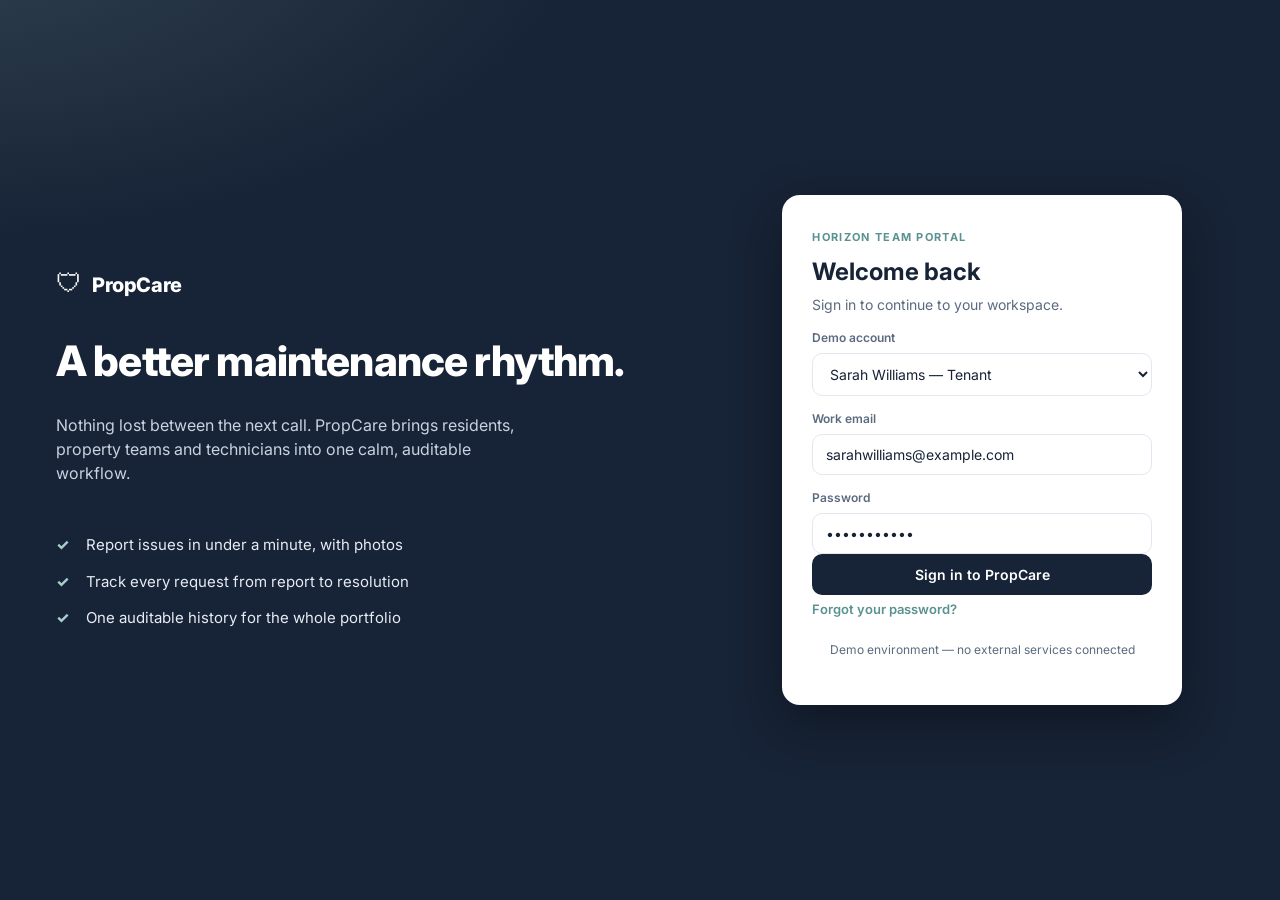
==== prototype/index.html @ 025b1ef5 "PropCare WIL Task 1: smart property maintenance prototype, docs and CI" ====
<!DOCTYPE html>
<html lang="en">
<head>
  <meta charset="UTF-8">
  <meta name="viewport" content="width=device-width, initial-scale=1.0">
  <title>PropCare — Smart Property Maintenance Management</title>
  <link rel="preconnect" href="https://fonts.googleapis.com">
  <link href="https://fonts.googleapis.com/css2?family=Inter:wght@400;500;600;700;800&display=swap" rel="stylesheet">
  <link rel="stylesheet" href="css/styles.css">
</head>
<body>
  <!-- ============ LOGIN SCREEN ============ -->
  <div id="loginScreen" class="login-screen hidden">
    <div class="login-left">
      <div class="brand brand-lg">
        <span class="brand-logo">&#128737;</span>
        <span class="brand-name">PropCare</span>
      </div>
      <p class="login-headline">A better maintenance rhythm.</p>
      <p class="login-sub">Nothing lost between the next call. PropCare brings residents, property teams and technicians into one calm, auditable workflow.</p>
      <ul class="login-points">
        <li>Report issues in under a minute, with photos</li>
        <li>Track every request from report to resolution</li>
        <li>One auditable history for the whole portfolio</li>
      </ul>
    </div>
    <div class="login-right">
      <div class="login-card">
        <div class="login-portal">HORIZON TEAM PORTAL</div>
        <h2>Welcome back</h2>
        <p class="login-card-sub">Sign in to continue to your workspace.</p>

        <label class="field-label" for="loginRole">Demo account</label>
        <select id="loginRole" class="field">
          <option value="U1" selected>Sarah Williams — Tenant</option>
          <option value="U2">Michael Jacobs — Property Manager</option>
          <option value="U9">Johan van der Merwe — Technician</option>
          <option value="U14">System Admin — Administrator</option>
        </select>

        <label class="field-label" for="loginEmail">Work email</label>
        <input class="field" id="loginEmail" type="email" value="sarahwilliams@example.com">

        <label class="field-label" for="loginPassword">Password</label>
        <input class="field" id="loginPassword" type="password" value="password123" autocomplete="current-password">

        <button type="button" id="loginBtn" class="btn btn-accent btn-block">Sign in to PropCare</button>
        <button type="button" id="forgotBtn" class="btn-link">Forgot your password?</button>
        <p class="login-demo-note">Demo environment — no external services connected</p>
      </div>
    </div>
  </div>

  <!-- ============ APP SHELL ============ -->
  <div id="app" class="hidden">
    <header class="topbar">
      <div class="brand">
        <span class="brand-logo">&#128737;</span>
        <span class="brand-name">PropCare</span>
        <span class="workspace">HORIZON PROPERTY GROUP <span class="ws-ws">WORKSPACE</span></span>
      </div>
      <nav class="topnav" id="topNav" aria-label="Primary navigation"></nav>
      <div class="topbar-user">
        <span class="avatar" id="userAvatar">sw</span>
        <span class="user-name" id="userName">Sarah Williams</span>
        <button type="button" class="btn-link signout" id="signOutBtn">Sign out</button>
      </div>
    </header>
    <div class="breadcrumb" id="breadcrumb"></div>
    <main class="app-body" id="appBody"></main>
  </div>

  <nav class="bottom-nav" id="bottomNav" aria-label="Mobile navigation"></nav>

  <div id="toast" class="toast" role="status" aria-live="polite"></div>
  <div id="modalBackdrop" class="modal-backdrop hidden" onclick="App.closeModal()">
    <div class="modal" onclick="event.stopPropagation()" id="modalBox"></div>
  </div>

  <script src="data/propcare.js"></script>
  <script src="js/app.js"></script>
</body>
</html>
---- prototype/css/styles.css ----
:root {
  --navy: #172336;
  --navy-2: #1e2e47;
  --navy-3: #2a3c59;
  --teal: #a7cfce;
  --teal-dark: #5a9291;
  --bg: #f2f4f8;
  --card: #ffffff;
  --ink: #172336;
  --muted: #5b6b7f;
  --border: #e2e8ef;
  --red: #c2544b;
  --amber: #c08a3e;
  --green: #3f8f62;
  --blue: #4a78b8;
  --radius: 12px;
  --shadow: 0 1px 3px rgba(23, 35, 54, 0.08), 0 4px 14px rgba(23, 35, 54, 0.06);
}

* { box-sizing: border-box; }
html, body { margin: 0; padding: 0; }
body {
  font-family: 'Inter', system-ui, -apple-system, 'Segoe UI', sans-serif;
  background: var(--bg);
  color: var(--ink);
  font-size: 15px;
  line-height: 1.5;
}
.hidden { display: none !important; }
button { font-family: inherit; cursor: pointer; }
a { color: var(--teal-dark); text-decoration: none; }

/* ---------- Buttons & fields ---------- */
.btn {
  display: inline-flex; align-items: center; justify-content: center; gap: 8px;
  border: none; border-radius: 10px; padding: 12px 18px;
  font-weight: 600; font-size: 14px; transition: transform 0.05s, opacity 0.2s;
}
.btn:active { transform: scale(0.98); }
.btn-accent { background: var(--navy); color: #fff; }
.btn-teal { background: var(--teal); color: var(--navy); }
.btn-ghost { background: #fff; color: var(--navy); border: 1px solid var(--border); }
.btn-danger { background: var(--red); color: #fff; }
.btn-success { background: var(--green); color: #fff; }
.btn-sm { padding: 8px 12px; font-size: 13px; border-radius: 8px; }
.btn-block { width: 100%; }
.btn:disabled { opacity: 0.5; cursor: not-allowed; }
.btn-link {
  background: none; border: none; color: var(--teal-dark); font-weight: 600; font-size: 13px;
  padding: 6px 0;
}
.field {
  width: 100%; border: 1px solid var(--border); border-radius: 10px; padding: 11px 13px;
  font-size: 14px; font-family: inherit; background: #fff; color: var(--ink);
}
.field:focus { outline: 2px solid var(--teal); border-color: var(--teal-dark); }
.field-label { display: block; font-size: 12px; font-weight: 600; color: var(--muted); margin: 14px 0 6px; }
select.field { cursor: pointer; }
textarea.field { min-height: 96px; resize: vertical; }

/* ---------- Login screen ---------- */
.login-screen {
  display: grid; grid-template-columns: 1.15fr 1fr; min-height: 100vh;
  background: var(--navy); color: #fff;
}
.login-left {
  padding: 64px 56px; display: flex; flex-direction: column; justify-content: center;
  background: radial-gradient(1200px 600px at -10% -10%, rgba(167, 207, 206, 0.18), transparent 55%);
}
.brand { display: flex; align-items: center; gap: 10px; }
.brand-logo { font-size: 26px; }
.brand-name { font-weight: 800; font-size: 22px; letter-spacing: -0.02em; }
.login-headline { font-size: 42px; font-weight: 800; line-height: 1.08; letter-spacing: -0.02em; margin: 36px 0 14px; }
.login-sub { font-size: 16px; color: #c8d3e0; max-width: 460px; }
.login-points { margin: 26px 0 0; padding: 0; list-style: none; color: #e6ecf3; }
.login-points li { padding: 7px 0 7px 30px; position: relative; }
.login-points li::before { content: '\2713'; position: absolute; left: 0; color: var(--teal); font-weight: 800; }
.login-right { display: flex; align-items: center; justify-content: center; padding: 32px; }
.login-card {
  background: #fff; color: var(--ink); border-radius: 18px; padding: 34px 30px;
  width: 100%; max-width: 400px; box-shadow: 0 20px 50px rgba(0, 0, 0, 0.35);
}
.login-portal { font-size: 11px; font-weight: 700; letter-spacing: 0.12em; color: var(--teal-dark); margin-bottom: 8px; }
.login-card h2 { margin: 0 0 4px; font-size: 24px; }
.login-card-sub { margin: 0 0 6px; color: var(--muted); font-size: 14px; }
.login-demo-note { margin-top: 18px; text-align: center; font-size: 12px; color: var(--muted); }

/* ---------- Top bar / app shell ---------- */
.topbar {
  background: var(--navy); color: #fff; display: flex; align-items: center; gap: 28px;
  padding: 12px 28px; flex-wrap: wrap;
}
.brand { display: flex; align-items: baseline; gap: 10px; }
.brand .brand-name { font-size: 20px; }
.workspace { font-size: 11px; color: #93a3bd; letter-spacing: 0.08em; margin-left: 4px; }
.topnav { display: flex; gap: 4px; flex: 1; justify-content: center; flex-wrap: wrap; }
.topnav a {
  color: #c8d3e0; padding: 8px 14px; border-radius: 8px; font-size: 14px; font-weight: 500;
}
.topnav a:hover { color: #fff; background: rgba(255, 255, 255, 0.08); }
.topnav a.active { color: var(--navy); background: var(--teal); font-weight: 600; }
.topbar-user { display: flex; align-items: center; gap: 10px; }
.avatar {
  width: 34px; height: 34px; border-radius: 50%; background: var(--teal); color: var(--navy);
  display: inline-flex; align-items: center; justify-content: center; font-weight: 700; font-size: 13px;
  text-transform: uppercase;
}
.user-name { font-size: 13px; color: #dde6f1; }
.signout { color: #93a3bd !important; }
.breadcrumb { padding: 14px 28px 0; font-size: 13px; color: var(--muted); }
.breadcrumb b { color: var(--ink); font-weight: 600; }
.app-body { padding: 18px 28px 40px; max-width: 1240px; margin: 0 auto; }

/* ---------- Bottom nav (mobile) ---------- */
.bottom-nav { display: none; }

/* ---------- Cards, grids ---------- */
.card {
  background: var(--card); border: 1px solid var(--border); border-radius: var(--radius);
  box-shadow: var(--shadow); padding: 18px 20px;
}
.card h3 { margin: 0 0 4px; font-size: 16px; }
.card-title { font-size: 15px; font-weight: 700; margin: 0 0 14px; }
.card-title small { font-weight: 500; color: var(--muted); font-size: 12px; float: right; }
.grid { display: grid; gap: 16px; }
.stat-grid { grid-template-columns: repeat(4, 1fr); margin-bottom: 18px; }
.stat { background: var(--card); border: 1px solid var(--border); border-radius: var(--radius);
  box-shadow: var(--shadow); padding: 16px 18px; }
.stat .num { font-size: 30px; font-weight: 800; letter-spacing: -0.02em; }
.stat .cap { font-size: 12.5px; color: var(--muted); margin-top: 2px; }
.stat .delta { font-size: 12px; font-weight: 600; color: var(--green); }
.two-col { grid-template-columns: 1.6fr 1fr; }
.three-col { grid-template-columns: repeat(3, 1fr); }

/* ---------- Badges & chips ---------- */
.badge {
  display: inline-flex; align-items: center; gap: 6px; border-radius: 999px;
  padding: 3px 10px; font-size: 12px; font-weight: 600;
}
.badge::before { content: ''; width: 6px; height: 6px; border-radius: 50%; background: currentColor; }
.st-submitted, .st-under-review, .st-assigned, .st-in-progress, .st-on-hold, .st-completed, .st-closed, .st-cancelled, .st-rejected { color: #fff; }
.st-submitted { background: #64748b; }
.st-under-review { background: var(--blue); }
.st-assigned { background: #6d6ac2; }
.st-in-progress { background: var(--teal-dark); }
.st-on-hold { background: var(--amber); }
.st-completed { background: var(--green); }
.st-closed { background: #94a3b8; }
.st-cancelled, .st-rejected { background: var(--red); }
.urg-high { color: #b4533a; }
.urg-urgent { color: #b91c1c; font-weight: 700; }
.urg-low { color: var(--muted); }
.chip {
  display: inline-block; background: #eef1f6; border: 1px solid var(--border); border-radius: 999px;
  padding: 5px 12px; font-size: 12.5px; font-weight: 500; color: var(--ink); cursor: pointer;
}
.chip.active { background: var(--navy); color: #fff; border-color: var(--navy); }
.chip-teal { background: var(--teal); color: var(--navy); border: none; font-weight: 600; }
.category-row { display: flex; gap: 8px; flex-wrap: wrap; }

/* ---------- Table ---------- */
.table-wrap { overflow-x: auto; }
table { width: 100%; border-collapse: collapse; font-size: 14px; }
th { text-align: left; font-size: 12px; text-transform: uppercase; letter-spacing: 0.04em; color: var(--muted); padding: 8px 12px; border-bottom: 1px solid var(--border); }
td { padding: 12px; border-bottom: 1px solid var(--border); vertical-align: top; }
tr:last-child td { border-bottom: none; }
tr.clickable { cursor: pointer; }
tr.clickable:hover td { background: #f7f9fc; }
.trow-main { font-weight: 600; }
.trow-sub { font-size: 12.5px; color: var(--muted); }

/* ---------- Requests list ---------- */
.request-item {
  display: flex; align-items: center; gap: 14px; background: var(--card); border: 1px solid var(--border);
  border-radius: var(--radius); padding: 14px 16px; cursor: pointer; transition: box-shadow 0.15s;
}
.request-item:hover { box-shadow: var(--shadow); }
.request-item .r-main { font-weight: 600; font-size: 14.5px; }
.request-item .r-sub { font-size: 12.5px; color: var(--muted); }
.request-item .r-right { margin-left: auto; text-align: right; display: flex; flex-direction: column; align-items: flex-end; gap: 6px; }
.req-list { display: grid; gap: 10px; }

/* ---------- Timeline / history ---------- */
.timeline { margin: 0; padding: 0; list-style: none; }
.timeline li { padding: 0 0 16px 26px; position: relative; border-left: 2px solid var(--border); margin-left: 6px; }
.timeline li::before { content: ''; position: absolute; left: -7px; top: 2px; width: 12px; height: 12px; border-radius: 50%; background: var(--teal-dark); }
.timeline li:last-child { border-left-color: transparent; }
.timeline .t-when { font-size: 12px; color: var(--muted); }

/* ---------- Comment thread ---------- */
.comment { display: flex; gap: 10px; margin-bottom: 12px; }
.comment .avatar { width: 28px; height: 28px; font-size: 11px; flex-shrink: 0; }
.comment .c-body { background: #f5f7fb; border-radius: 10px; padding: 8px 12px; flex: 1; }
.comment .c-who { font-size: 12.5px; font-weight: 600; }
.comment .c-who span { color: var(--muted); font-weight: 500; }
.comment .c-when { float: right; font-size: 11.5px; color: var(--muted); }
.comment .c-text { font-size: 13.5px; margin-top: 2px; }

/* ---------- Notification feed ---------- */
.notif { display: flex; gap: 12px; padding: 14px 4px; border-bottom: 1px solid var(--border); align-items: flex-start; }
.notif:last-child { border-bottom: none; }
.notif .n-ico { width: 34px; height: 34px; border-radius: 10px; background: #eef3f8; display: inline-flex; align-items: center; justify-content: center; font-size: 16px; flex-shrink: 0; }
.notif .n-title { font-weight: 600; font-size: 14px; }
.notif .n-when { font-size: 12px; color: var(--muted); }

/* ---------- Toast & modal ---------- */
.toast {
  position: fixed; left: 50%; bottom: 28px; transform: translateX(-50%) translateY(80px);
  background: var(--navy); color: #fff; padding: 12px 20px; border-radius: 10px; font-size: 14px;
  box-shadow: 0 10px 30px rgba(0, 0, 0, 0.25); opacity: 0; transition: all 0.25s; z-index: 200; pointer-events: none;
}
.toast.show { transform: translateX(-50%) translateY(0); opacity: 1; }
.modal-backdrop { position: fixed; inset: 0; background: rgba(23, 35, 54, 0.55); display: flex; align-items: center; justify-content: center; padding: 20px; z-index: 150; }
.modal { background: #fff; border-radius: 16px; max-width: 560px; width: 100%; max-height: 88vh; overflow: auto; padding: 26px; }
.modal h2 { margin: 0 0 16px; font-size: 20px; }
.modal-actions { display: flex; justify-content: flex-end; gap: 10px; margin-top: 22px; }

/* ---------- Hero / empty ---------- */
.hero { background: linear-gradient(120deg, var(--navy), var(--navy-3)); color: #fff; border-radius: 16px; padding: 26px 28px; margin-bottom: 18px; }
.hero h1 { margin: 0 0 6px; font-size: 24px; }
.hero p { margin: 0; color: #c8d3e0; }
.empty { text-align: center; padding: 60px 20px; color: var(--muted); }
.empty .big { font-size: 40px; margin-bottom: 10px; }
.photo-tile { width: 88px; height: 88px; border-radius: 10px; background: #eef1f6; border: 1px solid var(--border); display: inline-flex; align-items: center; justify-content: center; font-size: 28px; margin: 4px; }

/* ---------- Report issue stepper ---------- */
.steps { display: flex; gap: 6px; margin-bottom: 18px; }
.step { flex: 1; height: 6px; border-radius: 6px; background: var(--border); }
.step.done, .step.active { background: var(--teal-dark); }
.urg-options { display: grid; grid-template-columns: repeat(4, 1fr); gap: 10px; }
.urg-opt { border: 2px solid var(--border); border-radius: 10px; padding: 12px 8px; text-align: center; cursor: pointer; background: #fff; }
.urg-opt.active { border-color: var(--teal-dark); background: #eef6f6; }
.urg-opt b { display: block; font-size: 13.5px; }
.urg-opt small { color: var(--muted); }

/* ---------- Mockups gallery ---------- */
.mockup { background: #fff; border: 1px solid var(--border); border-radius: 12px; padding: 14px; }
.mockup img { width: 100%; height: auto; border-radius: 8px; display: block; border: 1px solid var(--border); }
.mockup figcaption { font-size: 13px; color: var(--muted); margin-top: 10px; text-align: center; }
.mockup-grid { display: grid; gap: 18px; grid-template-columns: 1fr 1fr; }
.mockup-grid .wide { grid-column: 1 / -1; }

/* ---------- Role badge on avatar ---------- */
.role-tenant { background: #bcd4f0; }
.role-manager { background: var(--teal); }
.role-technician { background: #e0c9a6; }
.role-admin { background: #d3c3ef; }

/* ---------- Responsive ---------- */
@media (max-width: 920px) {
  .login-screen { grid-template-columns: 1fr; }
  .login-left { display: none; }
  .stat-grid { grid-template-columns: repeat(2, 1fr); }
  .two-col, .three-col { grid-template-columns: 1fr; }
  .mockup-grid { grid-template-columns: 1fr; }
  .topbar { gap: 12px; padding: 10px 16px; }
  .workspace .ws-ws { display: none; }
  .app-body { padding: 14px 16px 96px; }
  .breadcrumb { padding: 12px 16px 0; }
  .topnav { order: 3; flex-basis: 100%; justify-content: flex-start; overflow-x: auto; }
  .topnav a { flex-shrink: 0; padding: 7px 12px; font-size: 13.5px; }
  .user-name { display: none; }
  .bottom-nav {
    display: flex; position: fixed; left: 0; right: 0; bottom: 0; z-index: 100;
    background: var(--navy); color: #fff; justify-content: space-around; padding: 8px 4px calc(8px + env(safe-area-inset-bottom));
  }
  .bottom-nav a { color: #c8d3e0; font-size: 10.5px; text-align: center; padding: 6px 8px; border-radius: 8px; }
  .bottom-nav a .bn-ico { display: block; font-size: 19px; }
  .bottom-nav a.active { color: var(--teal); }
  .urg-options { grid-template-columns: repeat(2, 1fr); }
}
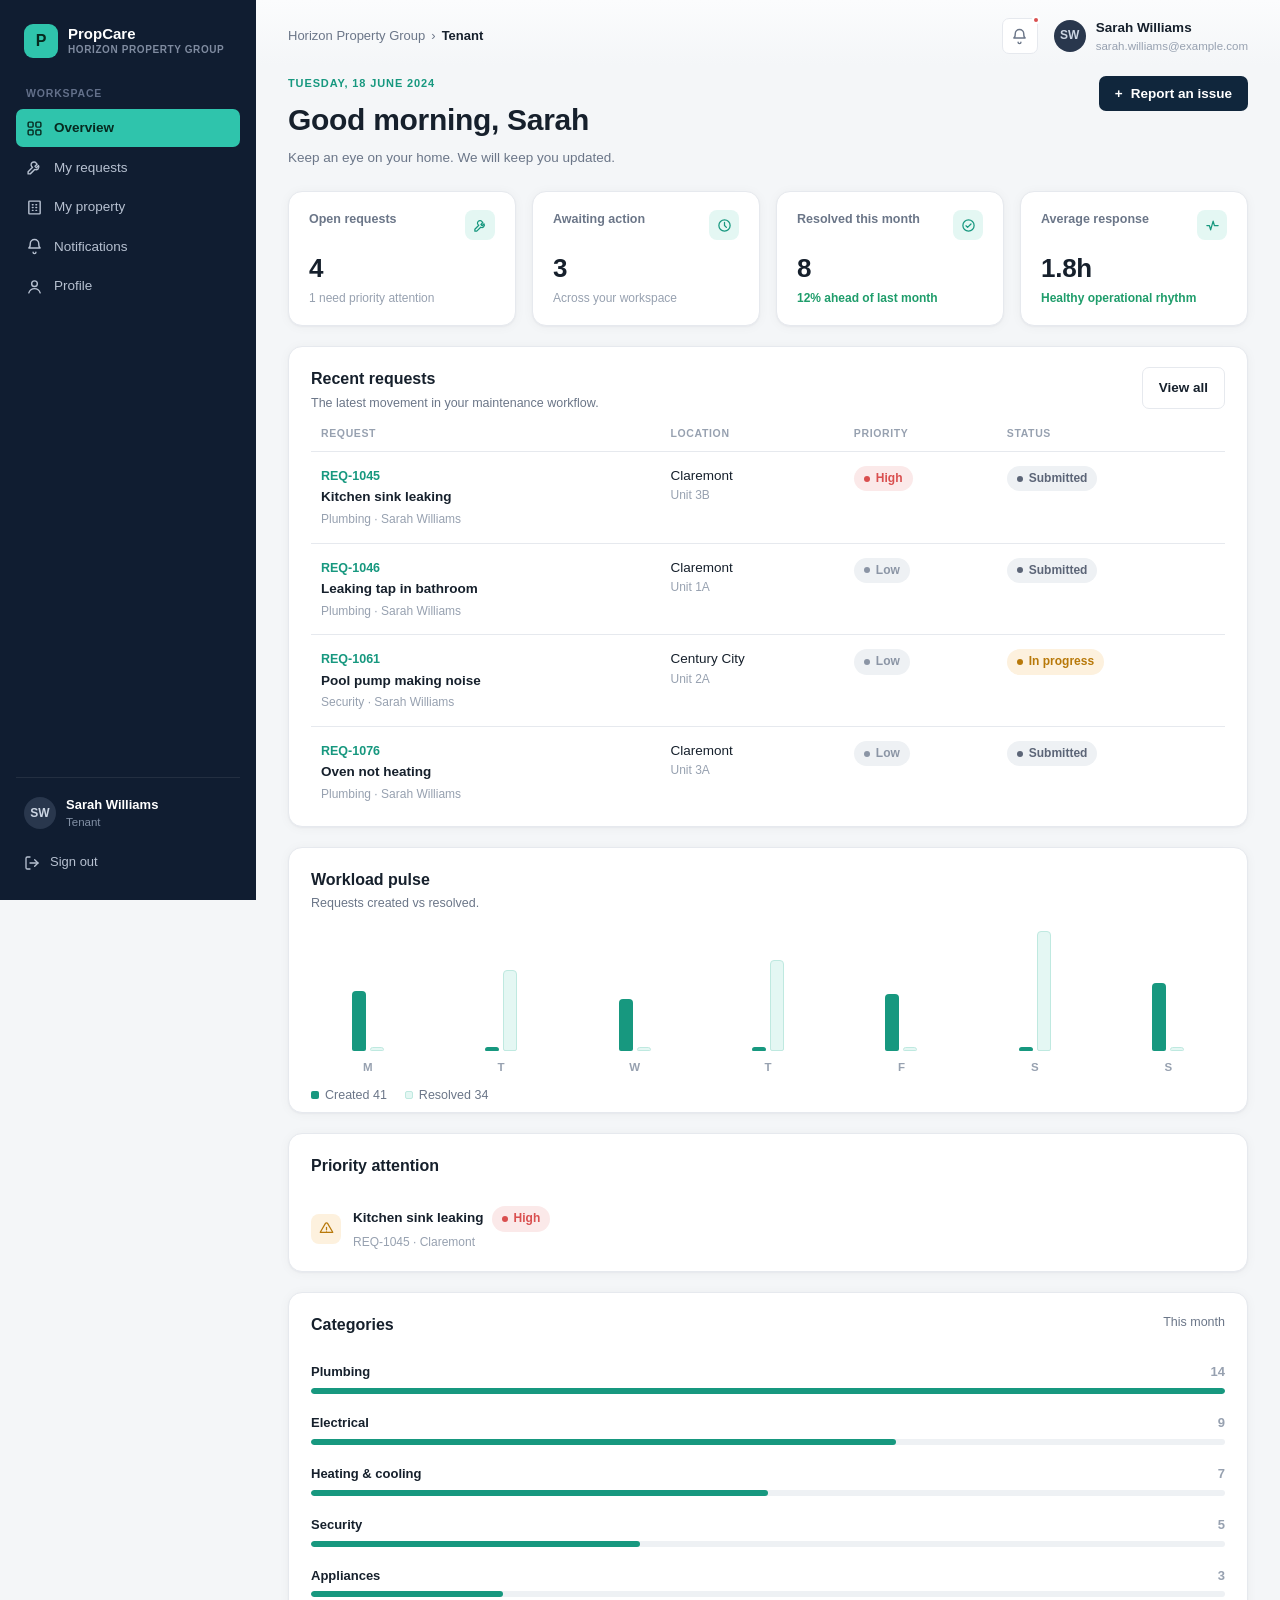
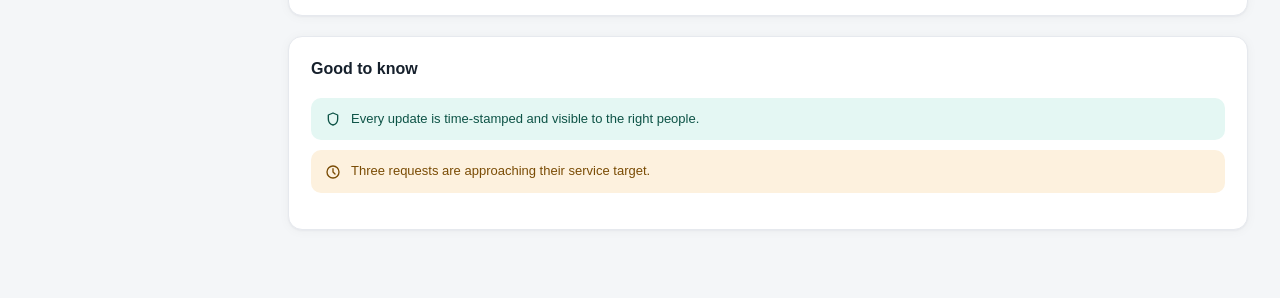
==== commit 02e9837e: "Add login screen as first page with consistent design - Created new login.html as the entry point - " ====
--- a/prototype/index.html
+++ b/prototype/index.html
@@ -1,83 +1,190 @@
 <!DOCTYPE html>
 <html lang="en">
 <head>
-  <meta charset="UTF-8">
-  <meta name="viewport" content="width=device-width, initial-scale=1.0">
-  <title>PropCare — Smart Property Maintenance Management</title>
-  <link rel="preconnect" href="https://fonts.googleapis.com">
-  <link href="https://fonts.googleapis.com/css2?family=Inter:wght@400;500;600;700;800&display=swap" rel="stylesheet">
-  <link rel="stylesheet" href="css/styles.css">
+<meta charset="UTF-8" />
+<meta name="viewport" content="width=device-width, initial-scale=1.0" />
+<title>Overview — PropCare</title>
+<link rel="icon" href="assets/favicon.svg" type="image/svg+xml" />
+<link rel="stylesheet" href="css/styles.css" />
 </head>
 <body>
-  <!-- ============ LOGIN SCREEN ============ -->
-  <div id="loginScreen" class="login-screen hidden">
-    <div class="login-left">
-      <div class="brand brand-lg">
-        <span class="brand-logo">&#128737;</span>
-        <span class="brand-name">PropCare</span>
+<div class="app-shell">
+  <aside class="sidebar" id="pc-sidebar"></aside>
+
+  <div class="main">
+    <header class="topbar" id="pc-topbar"></header>
+
+    <main class="content">
+      <div class="page-head">
+        <div>
+          <p class="eyebrow" id="pc-date">Overview</p>
+          <h1 class="page-title" id="pc-greeting">Good morning</h1>
+          <p class="page-sub">Keep an eye on your home. We will keep you updated.</p>
+        </div>
+        <button class="btn btn-primary" onclick="location.href='requests.html'">
+          <span aria-hidden="true">+</span> Report an issue
+        </button>
       </div>
-      <p class="login-headline">A better maintenance rhythm.</p>
-      <p class="login-sub">Nothing lost between the next call. PropCare brings residents, property teams and technicians into one calm, auditable workflow.</p>
-      <ul class="login-points">
-        <li>Report issues in under a minute, with photos</li>
-        <li>Track every request from report to resolution</li>
-        <li>One auditable history for the whole portfolio</li>
-      </ul>
-    </div>
-    <div class="login-right">
-      <div class="login-card">
-        <div class="login-portal">HORIZON TEAM PORTAL</div>
-        <h2>Welcome back</h2>
-        <p class="login-card-sub">Sign in to continue to your workspace.</p>
 
-        <label class="field-label" for="loginRole">Demo account</label>
-        <select id="loginRole" class="field">
-          <option value="U1" selected>Sarah Williams — Tenant</option>
-          <option value="U2">Michael Jacobs — Property Manager</option>
-          <option value="U9">Johan van der Merwe — Technician</option>
-          <option value="U14">System Admin — Administrator</option>
-        </select>
+      <section class="stat-grid" id="pc-stats"></section>
 
-        <label class="field-label" for="loginEmail">Work email</label>
-        <input class="field" id="loginEmail" type="email" value="sarahwilliams@example.com">
+      <section class="card section-card">
+        <div class="section-head">
+          <div>
+            <h2 class="section-title">Recent requests</h2>
+            <p class="section-sub">The latest movement in your maintenance workflow.</p>
+          </div>
+          <a href="requests.html" class="btn btn-outline">View all</a>
+        </div>
+        <div class="table-wrap">
+          <table class="data-table">
+            <thead>
+              <tr>
+                <th>Request</th><th>Location</th><th>Priority</th><th>Status</th>
+              </tr>
+            </thead>
+            <tbody id="pc-recent-requests"></tbody>
+          </table>
+        </div>
+      </section>
 
-        <label class="field-label" for="loginPassword">Password</label>
-        <input class="field" id="loginPassword" type="password" value="password123" autocomplete="current-password">
+      <section class="card section-card">
+        <div class="section-head">
+          <div>
+            <h2 class="section-title">Workload pulse</h2>
+            <p class="section-sub">Requests created vs resolved.</p>
+          </div>
+        </div>
+        <div class="bars" id="pc-bars"></div>
+        <div class="legend" id="pc-legend"></div>
+      </section>
 
-        <button type="button" id="loginBtn" class="btn btn-accent btn-block">Sign in to PropCare</button>
-        <button type="button" id="forgotBtn" class="btn-link">Forgot your password?</button>
-        <p class="login-demo-note">Demo environment — no external services connected</p>
-      </div>
-    </div>
+      <section class="card section-card">
+        <div class="section-head">
+          <div>
+            <h2 class="section-title">Priority attention</h2>
+          </div>
+        </div>
+        <div id="pc-priority"></div>
+      </section>
+
+      <section class="card section-card">
+        <div class="section-head">
+          <div>
+            <h2 class="section-title">Categories</h2>
+          </div>
+          <span class="section-sub">This month</span>
+        </div>
+        <div id="pc-categories"></div>
+      </section>
+
+      <section class="card section-card">
+        <div class="section-head">
+          <div>
+            <h2 class="section-title">Good to know</h2>
+          </div>
+        </div>
+        <div id="pc-good-to-know" style="padding-bottom: 18px;"></div>
+      </section>
+    </main>
   </div>
+</div>
 
-  <!-- ============ APP SHELL ============ -->
-  <div id="app" class="hidden">
-    <header class="topbar">
-      <div class="brand">
-        <span class="brand-logo">&#128737;</span>
-        <span class="brand-name">PropCare</span>
-        <span class="workspace">HORIZON PROPERTY GROUP <span class="ws-ws">WORKSPACE</span></span>
-      </div>
-      <nav class="topnav" id="topNav" aria-label="Primary navigation"></nav>
-      <div class="topbar-user">
-        <span class="avatar" id="userAvatar">sw</span>
-        <span class="user-name" id="userName">Sarah Williams</span>
-        <button type="button" class="btn-link signout" id="signOutBtn">Sign out</button>
-      </div>
-    </header>
-    <div class="breadcrumb" id="breadcrumb"></div>
-    <main class="app-body" id="appBody"></main>
-  </div>
+<script src="js/icons.js"></script>
+<script src="data/user.js"></script>
+<script src="data/notifications.js"></script>
+<script src="data/requests.js"></script>
+<script src="data/overview.js"></script>
+<script src="js/app.js"></script>
+<script>
+  PC.mountShell("overview");
 
-  <nav class="bottom-nav" id="bottomNav" aria-label="Mobile navigation"></nav>
+  var ov = window.PROPCARE_OVERVIEW;
+  document.getElementById("pc-date").textContent = ov.date.toUpperCase();
+  document.getElementById("pc-greeting").textContent = "Good morning, " + ov.greetingName;
 
-  <div id="toast" class="toast" role="status" aria-live="polite"></div>
-  <div id="modalBackdrop" class="modal-backdrop hidden" onclick="App.closeModal()">
-    <div class="modal" onclick="event.stopPropagation()" id="modalBox"></div>
-  </div>
+  // Stat cards
+  document.getElementById("pc-stats").innerHTML = ov.stats.map(function (s) {
+    return (
+      '<div class="card stat-card">' +
+        '<div class="stat-top">' +
+          '<span class="stat-label">' + s.label + "</span>" +
+          '<div class="stat-icon">' + PC.icon(s.icon) + "</div>" +
+        "</div>" +
+        '<div class="stat-value">' + s.value + "</div>" +
+        '<div class="stat-foot' + (s.positive ? " positive" : "") + '">' + s.foot + "</div>" +
+      "</div>"
+    );
+  }).join("");
 
-  <script src="data/propcare.js"></script>
-  <script src="js/app.js"></script>
+  // Recent requests (first 4)
+  var reqs = window.PROPCARE_REQUESTS.items.slice(0, 4);
+  document.getElementById("pc-recent-requests").innerHTML = reqs.map(function (r) {
+    return (
+      "<tr>" +
+        "<td>" +
+          '<span class="req-code">' + r.code + "</span>" +
+          '<span class="req-title">' + r.title + "</span>" +
+          '<span class="req-meta">' + r.category + " · " + r.reporter + "</span>" +
+        "</td>" +
+        "<td>" +
+          '<span class="loc-main">' + r.location + "</span>" +
+          '<span class="loc-sub">' + r.unit + "</span>" +
+        "</td>" +
+        "<td>" + PC.priorityBadge(r.priority) + "</td>" +
+        "<td>" + PC.statusBadge(r.status) + "</td>" +
+      "</tr>"
+    );
+  }).join("");
+
+  // Workload bars
+  var maxVal = Math.max.apply(null, ov.workload.days.map(function (d) { return Math.max(d.created, d.resolved); }));
+  document.getElementById("pc-bars").innerHTML = ov.workload.days.map(function (d) {
+    var cH = Math.max(6, Math.round((d.created / maxVal) * 120));
+    var rH = Math.max(6, Math.round((d.resolved / maxVal) * 120));
+    return (
+      '<div class="bar-group">' +
+        '<div class="bar-pair">' +
+          '<div class="bar bar-created" style="height:' + (d.created ? cH : 4) + 'px"></div>' +
+          '<div class="bar bar-resolved" style="height:' + (d.resolved ? rH : 4) + 'px"></div>' +
+        "</div>" +
+        '<span class="bar-day">' + d.day + "</span>" +
+      "</div>"
+    );
+  }).join("");
+  document.getElementById("pc-legend").innerHTML =
+    '<span><i class="i-created"></i>Created ' + ov.workload.created + "</span>" +
+    '<span><i class="i-resolved"></i>Resolved ' + ov.workload.resolved + "</span>";
+
+  // Priority attention
+  document.getElementById("pc-priority").innerHTML = ov.priorityAttention.map(function (p) {
+    return (
+      '<div class="priority-item">' +
+        '<div class="priority-icon">' + PC.icon("warning") + "</div>" +
+        "<div>" +
+          '<span class="priority-title">' + p.title + "</span>" + PC.priorityBadge(p.priority) +
+          '<div class="priority-meta">' + p.code + " · " + p.location + "</div>" +
+        "</div>" +
+      "</div>"
+    );
+  }).join("");
+
+  // Categories
+  document.getElementById("pc-categories").innerHTML = ov.categories.map(function (c) {
+    return (
+      '<div class="cat-row">' +
+        '<div class="cat-top"><span class="cat-name">' + c.name + '</span><span class="cat-count">' + c.count + "</span></div>" +
+        '<div class="cat-track"><div class="cat-fill" style="width:' + c.pct + '%"></div></div>' +
+      "</div>"
+    );
+  }).join("");
+
+  // Good to know
+  document.getElementById("pc-good-to-know").innerHTML = ov.goodToKnow.map(function (g) {
+    var cls = g.type === "teal" ? "callout-teal" : "callout-amber";
+    var ic = g.type === "teal" ? "shield" : "clock";
+    return '<div class="callout ' + cls + '">' + PC.icon(ic) + "<span>" + g.text + "</span></div>";
+  }).join("");
+</script>
 </body>
 </html>
--- a/prototype/css/styles.css
+++ b/prototype/css/styles.css
@@ -1,271 +1,933 @@
+/* ==========================================================================
+   PropCare — design tokens & base styles
+   ========================================================================== */
+
 :root {
-  --navy: #172336;
-  --navy-2: #1e2e47;
-  --navy-3: #2a3c59;
-  --teal: #a7cfce;
-  --teal-dark: #5a9291;
-  --bg: #f2f4f8;
-  --card: #ffffff;
-  --ink: #172336;
-  --muted: #5b6b7f;
-  --border: #e2e8ef;
-  --red: #c2544b;
-  --amber: #c08a3e;
-  --green: #3f8f62;
-  --blue: #4a78b8;
-  --radius: 12px;
-  --shadow: 0 1px 3px rgba(23, 35, 54, 0.08), 0 4px 14px rgba(23, 35, 54, 0.06);
+  /* Palette (from product screenshots) */
+  --pc-navy:            #101d31;
+  --pc-navy-soft:       #16233a;
+  --pc-teal:            #2fc4ac;
+  --pc-teal-dark:       #17987f;
+  --pc-teal-tint:       #e4f7f3;
+  --pc-ink:             #16202c;
+  --pc-btn-dark:        #10263c;
+  --pc-bg:              #f4f6f8;
+  --pc-card:            #ffffff;
+  --pc-border:          #e6e9ee;
+  --pc-text:            #16202c;
+  --pc-text-muted:      #6b7688;
+  --pc-text-faint:      #97a1b0;
+
+  --pc-red:             #d94f4f;
+  --pc-red-bg:          #fbe9e9;
+  --pc-amber:           #b8790a;
+  --pc-amber-bg:        #fdf1de;
+  --pc-green:           #1f9d6b;
+  --pc-green-bg:        #e4f7ee;
+  --pc-gray-dot:        #8b95a5;
+  --pc-gray-bg:         #eef1f4;
+
+  --radius-lg: 14px;
+  --radius-md: 10px;
+  --radius-sm: 7px;
+
+  --shadow-card: 0 1px 2px rgba(16, 29, 49, 0.04), 0 1px 12px rgba(16, 29, 49, 0.04);
+
+  --sidebar-w: 256px;
 }
 
 * { box-sizing: border-box; }
-html, body { margin: 0; padding: 0; }
+
+html, body {
+  margin: 0;
+  padding: 0;
+}
+
 body {
-  font-family: 'Inter', system-ui, -apple-system, 'Segoe UI', sans-serif;
-  background: var(--bg);
-  color: var(--ink);
+  font-family: "Inter", -apple-system, BlinkMacSystemFont, "Segoe UI", Roboto, Helvetica, Arial, sans-serif;
+  background: var(--pc-bg);
+  color: var(--pc-text);
+  font-size: 14px;
+  line-height: 1.45;
+  -webkit-font-smoothing: antialiased;
+}
+
+a { color: inherit; text-decoration: none; }
+button { font-family: inherit; cursor: pointer; }
+ul { list-style: none; margin: 0; padding: 0; }
+
+/* ---------- App shell ---------- */
+
+.app-shell {
+  display: flex;
+  min-height: 100vh;
+}
+
+/* ---------- Sidebar ---------- */
+
+.sidebar {
+  width: var(--sidebar-w);
+  flex-shrink: 0;
+  background: var(--pc-navy);
+  color: #cdd6e3;
+  display: flex;
+  flex-direction: column;
+  padding: 20px 16px;
+  position: sticky;
+  top: 0;
+  height: 100vh;
+}
+
+.sidebar-brand {
+  display: flex;
+  align-items: center;
+  gap: 10px;
+  padding: 4px 8px 22px;
+}
+
+.brand-mark {
+  width: 34px;
+  height: 34px;
+  border-radius: 9px;
+  background: var(--pc-teal);
+  color: #06291f;
+  font-weight: 700;
+  font-size: 16px;
+  display: flex;
+  align-items: center;
+  justify-content: center;
+  flex-shrink: 0;
+}
+
+.brand-name {
   font-size: 15px;
+  font-weight: 700;
+  color: #fff;
+  line-height: 1.2;
+}
+
+.brand-sub {
+  font-size: 10px;
+  letter-spacing: 0.06em;
+  color: #7f8ba0;
+  font-weight: 600;
+  text-transform: uppercase;
+}
+
+.sidebar-label {
+  font-size: 10.5px;
+  letter-spacing: 0.08em;
+  text-transform: uppercase;
+  color: #63708a;
+  font-weight: 700;
+  padding: 6px 10px 8px;
+}
+
+.sidebar-nav {
+  display: flex;
+  flex-direction: column;
+  gap: 2px;
+}
+
+.sidebar-nav a {
+  display: flex;
+  align-items: center;
+  gap: 11px;
+  padding: 9px 10px;
+  border-radius: var(--radius-sm);
+  font-size: 13.5px;
+  font-weight: 500;
+  color: #b7c1d1;
+  transition: background 0.12s ease, color 0.12s ease;
+}
+
+.sidebar-nav a:hover {
+  background: rgba(255, 255, 255, 0.06);
+  color: #fff;
+}
+
+.sidebar-nav a.active {
+  background: var(--pc-teal);
+  color: #06291f;
+  font-weight: 700;
+}
+
+.sidebar-nav svg { width: 17px; height: 17px; flex-shrink: 0; }
+
+.sidebar-spacer { flex: 1; }
+
+.sidebar-footer {
+  border-top: 1px solid rgba(255, 255, 255, 0.08);
+  padding-top: 14px;
+  display: flex;
+  flex-direction: column;
+  gap: 10px;
+}
+
+.sidebar-user {
+  display: flex;
+  align-items: center;
+  gap: 10px;
+  padding: 4px 8px;
+}
+
+.avatar {
+  width: 32px;
+  height: 32px;
+  border-radius: 50%;
+  background: #29374d;
+  color: #cdd6e3;
+  font-size: 12px;
+  font-weight: 700;
+  display: flex;
+  align-items: center;
+  justify-content: center;
+  flex-shrink: 0;
+}
+
+.sidebar-user-name { font-size: 13px; font-weight: 700; color: #fff; }
+.sidebar-user-role { font-size: 11.5px; color: #8290a5; }
+
+.sidebar-signout {
+  display: flex;
+  align-items: center;
+  gap: 10px;
+  padding: 8px 8px;
+  border-radius: var(--radius-sm);
+  font-size: 13px;
+  color: #b7c1d1;
+}
+.sidebar-signout:hover { color: #fff; }
+.sidebar-signout svg { width: 16px; height: 16px; }
+
+/* ---------- Main column ---------- */
+
+.main {
+  flex: 1;
+  min-width: 0;
+  display: flex;
+  flex-direction: column;
+}
+
+.topbar {
+  display: flex;
+  align-items: center;
+  justify-content: space-between;
+  padding: 18px 32px;
+  background: linear-gradient(180deg, #fbfcfd, #f4f6f8 90%);
+}
+
+.breadcrumb {
+  font-size: 13px;
+  color: var(--pc-text-muted);
+  display: flex;
+  align-items: center;
+  gap: 6px;
+}
+.breadcrumb strong { color: var(--pc-text); font-weight: 700; }
+
+.topbar-right {
+  display: flex;
+  align-items: center;
+  gap: 16px;
+}
+
+.icon-btn {
+  width: 36px;
+  height: 36px;
+  border-radius: var(--radius-sm);
+  border: 1px solid var(--pc-border);
+  background: #fff;
+  display: flex;
+  align-items: center;
+  justify-content: center;
+  color: var(--pc-text-muted);
+  position: relative;
+}
+.icon-btn svg { width: 17px; height: 17px; }
+
+.dot-badge {
+  position: absolute;
+  top: -3px;
+  right: -3px;
+  width: 8px;
+  height: 8px;
+  border-radius: 50%;
+  background: var(--pc-red);
+  border: 2px solid #fff;
+}
+
+.topbar-user {
+  display: flex;
+  align-items: center;
+  gap: 10px;
+}
+.topbar-user-name { font-size: 13.5px; font-weight: 700; }
+.topbar-user-email { font-size: 11.5px; color: var(--pc-text-faint); }
+
+.content {
+  padding: 4px 32px 48px;
+  flex: 1;
+}
+
+/* ---------- Page header ---------- */
+
+.page-head {
+  display: flex;
+  align-items: flex-start;
+  justify-content: space-between;
+  gap: 20px;
+  margin-bottom: 24px;
+  flex-wrap: wrap;
+}
+
+.eyebrow {
+  font-size: 11px;
+  font-weight: 700;
+  letter-spacing: 0.08em;
+  text-transform: uppercase;
+  color: var(--pc-teal-dark);
+  margin: 0 0 6px;
+}
+
+.page-title {
+  font-size: 30px;
+  font-weight: 800;
+  letter-spacing: -0.01em;
+  margin: 0 0 6px;
+}
+
+.page-sub { color: var(--pc-text-muted); margin: 0; font-size: 13.5px; }
+
+.btn {
+  display: inline-flex;
+  align-items: center;
+  gap: 8px;
+  border: none;
+  border-radius: var(--radius-sm);
+  padding: 10px 16px;
+  font-size: 13.5px;
+  font-weight: 700;
+  white-space: nowrap;
+}
+.btn svg { width: 15px; height: 15px; }
+.btn-primary { background: var(--pc-btn-dark); color: #fff; }
+.btn-primary:hover { background: #0b1d30; }
+.btn-outline { background: #fff; border: 1px solid var(--pc-border); color: var(--pc-text); }
+.btn-outline:hover { border-color: #ccd2db; }
+
+/* ---------- Stat cards ---------- */
+
+.stat-grid {
+  display: grid;
+  grid-template-columns: repeat(4, 1fr);
+  gap: 16px;
+  margin-bottom: 20px;
+}
+
+.card {
+  background: var(--pc-card);
+  border: 1px solid var(--pc-border);
+  border-radius: var(--radius-lg);
+  box-shadow: var(--shadow-card);
+}
+
+.stat-card {
+  padding: 18px 20px;
+}
+
+.stat-top {
+  display: flex;
+  align-items: flex-start;
+  justify-content: space-between;
+}
+
+.stat-label { font-size: 12.5px; color: var(--pc-text-muted); font-weight: 600; }
+
+.stat-icon {
+  width: 30px;
+  height: 30px;
+  border-radius: 8px;
+  background: var(--pc-teal-tint);
+  color: var(--pc-teal-dark);
+  display: flex;
+  align-items: center;
+  justify-content: center;
+  flex-shrink: 0;
+}
+.stat-icon svg { width: 15px; height: 15px; }
+
+.stat-value {
+  font-size: 26px;
+  font-weight: 800;
+  margin: 10px 0 2px;
+  letter-spacing: -0.01em;
+}
+
+.stat-foot { font-size: 12px; color: var(--pc-text-faint); }
+.stat-foot.positive { color: var(--pc-green); font-weight: 600; }
+
+/* ---------- Section card ---------- */
+
+.section-card {
+  padding: 20px 22px 8px;
+  margin-bottom: 20px;
+}
+
+.section-head {
+  display: flex;
+  align-items: flex-start;
+  justify-content: space-between;
+  margin-bottom: 14px;
+  gap: 12px;
+}
+
+.section-title { font-size: 16px; font-weight: 700; margin: 0 0 3px; }
+.section-sub { font-size: 12.5px; color: var(--pc-text-muted); margin: 0; }
+
+/* ---------- Table ---------- */
+
+.table-wrap { overflow-x: auto; }
+
+table.data-table {
+  width: 100%;
+  border-collapse: collapse;
+  min-width: 640px;
+}
+
+.data-table thead th {
+  text-align: left;
+  font-size: 10.5px;
+  letter-spacing: 0.06em;
+  text-transform: uppercase;
+  color: var(--pc-text-faint);
+  font-weight: 700;
+  padding: 0 10px 10px;
+  border-bottom: 1px solid var(--pc-border);
+}
+
+.data-table tbody td {
+  padding: 14px 10px;
+  border-bottom: 1px solid var(--pc-border);
+  vertical-align: top;
+  font-size: 13.5px;
+}
+
+.data-table tbody tr:last-child td { border-bottom: none; }
+
+.req-title { font-weight: 700; color: var(--pc-text); display: block; margin: 2px 0; }
+.req-code { color: var(--pc-teal-dark); font-weight: 700; font-size: 12.5px; }
+.req-meta { color: var(--pc-text-faint); font-size: 12px; }
+
+.loc-main { display: block; }
+.loc-sub { color: var(--pc-text-faint); font-size: 12px; }
+
+.chevron { color: var(--pc-text-faint); }
+
+/* ---------- Badges ---------- */
+
+.badge {
+  display: inline-flex;
+  align-items: center;
+  gap: 6px;
+  font-size: 12px;
+  font-weight: 700;
+  padding: 4px 10px;
+  border-radius: 999px;
+}
+.badge::before {
+  content: "";
+  width: 6px;
+  height: 6px;
+  border-radius: 50%;
+  background: currentColor;
+}
+.badge-high   { background: var(--pc-red-bg);   color: var(--pc-red); }
+.badge-low    { background: var(--pc-gray-bg);  color: var(--pc-gray-dot); }
+.badge-submitted   { background: var(--pc-gray-bg);  color: #5c6577; }
+.badge-inprogress  { background: var(--pc-amber-bg); color: var(--pc-amber); }
+.badge-resolved    { background: var(--pc-green-bg); color: var(--pc-green); }
+.badge-open        { background: var(--pc-amber-bg); color: var(--pc-amber); }
+.badge-few         { background: var(--pc-green-bg); color: var(--pc-green); }
+
+/* ---------- Filters row ---------- */
+
+.filters-row {
+  display: flex;
+  align-items: center;
+  gap: 12px;
+  margin-bottom: 18px;
+  flex-wrap: wrap;
+}
+
+.input, select.input {
+  border: 1px solid var(--pc-border);
+  background: #fff;
+  border-radius: var(--radius-sm);
+  padding: 9px 12px;
+  font-size: 13.5px;
+  color: var(--pc-text);
+  min-width: 220px;
+}
+.input:focus, select.input:focus { outline: 2px solid var(--pc-teal); outline-offset: 1px; }
+
+.filters-count { font-size: 12.5px; color: var(--pc-text-muted); }
+
+/* ---------- Charts (CSS bars) ---------- */
+
+.bars {
+  display: flex;
+  align-items: flex-end;
+  gap: 20px;
+  height: 150px;
+  padding-top: 10px;
+}
+
+.bar-group { display: flex; flex-direction: column; align-items: center; gap: 8px; flex: 1; }
+.bar-pair { display: flex; align-items: flex-end; gap: 4px; height: 120px; }
+.bar { width: 14px; border-radius: 4px 4px 2px 2px; }
+.bar-created { background: var(--pc-teal-dark); }
+.bar-resolved { background: var(--pc-teal-tint); border: 1px solid #bfe9e0; }
+.bar-day { font-size: 11.5px; color: var(--pc-text-faint); font-weight: 700; }
+
+.legend { display: flex; gap: 18px; margin-top: 10px; font-size: 12.5px; color: var(--pc-text-muted); }
+.legend span { display: inline-flex; align-items: center; gap: 6px; }
+.legend i { width: 8px; height: 8px; border-radius: 2px; display: inline-block; }
+.legend .i-created { background: var(--pc-teal-dark); }
+.legend .i-resolved { background: var(--pc-teal-tint); border: 1px solid #bfe9e0; }
+
+/* ---------- Priority attention ---------- */
+
+.priority-item {
+  display: flex;
+  align-items: center;
+  gap: 12px;
+  padding: 12px 0;
+}
+.priority-icon {
+  width: 30px; height: 30px; border-radius: 8px;
+  background: var(--pc-amber-bg); color: var(--pc-amber);
+  display: flex; align-items: center; justify-content: center; flex-shrink: 0;
+}
+.priority-icon svg { width: 15px; height: 15px; }
+.priority-title { font-weight: 700; font-size: 13.5px; margin-right: 8px; }
+.priority-meta { color: var(--pc-text-faint); font-size: 12px; margin-top: 2px; }
+
+/* ---------- Category bars ---------- */
+
+.cat-row { padding: 10px 0; }
+.cat-top { display: flex; justify-content: space-between; font-size: 13px; margin-bottom: 6px; }
+.cat-name { font-weight: 600; }
+.cat-count { color: var(--pc-text-faint); font-weight: 700; }
+.cat-track { height: 6px; background: var(--pc-gray-bg); border-radius: 999px; overflow: hidden; }
+.cat-fill { height: 100%; background: var(--pc-teal-dark); border-radius: 999px; }
+
+/* ---------- Callouts ---------- */
+
+.callout {
+  display: flex;
+  align-items: center;
+  gap: 10px;
+  padding: 12px 14px;
+  border-radius: var(--radius-md);
+  font-size: 13px;
+  margin-bottom: 10px;
+}
+.callout svg { width: 16px; height: 16px; flex-shrink: 0; }
+.callout-teal  { background: var(--pc-teal-tint); color: #0d5346; }
+.callout-amber { background: var(--pc-amber-bg); color: #7a4c05; }
+
+/* ---------- Forms (Profile) ---------- */
+
+.profile-card { padding: 26px; max-width: 780px; }
+.profile-head { display: flex; align-items: center; gap: 14px; margin-bottom: 24px; }
+.profile-avatar {
+  width: 44px; height: 44px; border-radius: 50%;
+  background: var(--pc-teal-tint); color: var(--pc-teal-dark);
+  display: flex; align-items: center; justify-content: center;
+  font-weight: 700; font-size: 14px;
+}
+.profile-name { font-size: 18px; font-weight: 800; }
+.profile-role { font-size: 12.5px; color: var(--pc-text-muted); }
+
+.form-grid {
+  display: grid;
+  grid-template-columns: 1fr 1fr;
+  gap: 18px;
+}
+.form-grid .full { grid-column: 1 / -1; }
+.field label {
+  display: block;
+  font-size: 12.5px;
+  font-weight: 700;
+  margin-bottom: 6px;
+  color: var(--pc-text);
+}
+.field input {
+  width: 100%;
+  border: 1px solid var(--pc-border);
+  border-radius: var(--radius-sm);
+  padding: 11px 13px;
+  font-size: 13.5px;
+  background: #fbfcfd;
+  color: var(--pc-text);
+}
+.field input:focus { outline: 2px solid var(--pc-teal); outline-offset: 1px; background: #fff; }
+
+/* ---------- Notifications list ---------- */
+
+.notif-item {
+  display: flex;
+  gap: 12px;
+  padding: 16px 0;
+  border-bottom: 1px solid var(--pc-border);
+}
+.notif-item:last-child { border-bottom: none; }
+.notif-icon {
+  width: 32px; height: 32px; border-radius: 8px;
+  background: var(--pc-gray-bg); color: var(--pc-text-muted);
+  display: flex; align-items: center; justify-content: center; flex-shrink: 0;
+}
+.notif-icon svg { width: 15px; height: 15px; }
+.notif-title { font-weight: 700; font-size: 13.5px; }
+.notif-time { color: var(--pc-text-faint); font-size: 12px; margin-left: 8px; font-weight: 500; }
+.notif-body { color: var(--pc-text-muted); font-size: 13px; margin-top: 3px; }
+
+.empty-state {
+  text-align: center;
+  padding: 40px 20px;
+  color: var(--pc-text-faint);
+  font-size: 13.5px;
+}
+
+/* ---------- Responsive ---------- */
+
+@media (max-width: 980px) {
+  .stat-grid { grid-template-columns: repeat(2, 1fr); }
+  .form-grid { grid-template-columns: 1fr; }
+}
+
+@media (max-width: 760px) {
+  .sidebar { position: fixed; left: -100%; z-index: 40; transition: left .2s ease; box-shadow: 0 0 40px rgba(0,0,0,.3); }
+  .sidebar.open { left: 0; }
+  .content { padding: 4px 16px 40px; }
+  .topbar { padding: 14px 16px; }
+  .stat-grid { grid-template-columns: 1fr; }
+  .menu-btn { display: inline-flex !important; }
+}
+
+.menu-btn { display: none; }
+
+/* ---------- Login Page ---------- */
+
+.login-page {
+  background: linear-gradient(135deg, var(--pc-navy) 0%, var(--pc-navy-soft) 100%);
+  margin: 0;
+  padding: 0;
+  min-height: 100vh;
+  display: flex;
+  align-items: center;
+  justify-content: center;
+}
+
+.login-container {
+  display: flex;
+  width: 100%;
+  max-width: 1400px;
+  min-height: 100vh;
+  background: #fff;
+  box-shadow: 0 20px 60px rgba(16, 29, 49, 0.15);
+}
+
+/* Left side: Brand & Features */
+.login-left {
+  flex: 1;
+  background: linear-gradient(135deg, var(--pc-navy) 0%, var(--pc-navy-soft) 100%);
+  color: #fff;
+  padding: 60px 50px;
+  display: flex;
+  flex-direction: column;
+  justify-content: center;
+}
+
+.login-brand {
+  display: flex;
+  align-items: baseline;
+  gap: 12px;
+  margin-bottom: 50px;
+}
+
+.login-brand-logo {
+  font-size: 32px;
+  line-height: 1;
+}
+
+.login-brand-name {
+  font-size: 24px;
+  font-weight: 800;
+  letter-spacing: -0.01em;
+  color: #fff;
+}
+
+.login-headline {
+  font-size: 28px;
+  font-weight: 800;
+  letter-spacing: -0.01em;
+  margin: 0 0 16px;
+  color: #fff;
+  line-height: 1.3;
+}
+
+.login-subheading {
+  font-size: 14.5px;
+  line-height: 1.6;
+  color: #b7c1d1;
+  margin: 0 0 30px;
+  max-width: 420px;
+}
+
+.login-features {
+  list-style: none;
+  padding: 0;
+  margin: 0;
+}
+
+.login-features li {
+  font-size: 13.5px;
+  line-height: 1.6;
+  color: #a8b4c4;
+  margin-bottom: 12px;
+  padding-left: 24px;
+  position: relative;
+}
+
+.login-features li:before {
+  content: "✓";
+  position: absolute;
+  left: 0;
+  color: var(--pc-teal);
+  font-weight: 700;
+  font-size: 14px;
+}
+
+/* Right side: Login Form */
+.login-right {
+  flex: 1;
+  padding: 60px 50px;
+  display: flex;
+  align-items: center;
+  justify-content: center;
+  background: #f9fafb;
+}
+
+.login-card {
+  width: 100%;
+  max-width: 380px;
+}
+
+.login-portal-label {
+  font-size: 10px;
+  letter-spacing: 0.1em;
+  text-transform: uppercase;
+  color: var(--pc-teal-dark);
+  font-weight: 700;
+  margin-bottom: 12px;
+}
+
+.login-title {
+  font-size: 28px;
+  font-weight: 800;
+  letter-spacing: -0.01em;
+  margin: 0 0 8px;
+  color: var(--pc-text);
+}
+
+.login-card-subtitle {
+  font-size: 14px;
+  color: var(--pc-text-muted);
+  margin: 0 0 28px;
   line-height: 1.5;
 }
-.hidden { display: none !important; }
-button { font-family: inherit; cursor: pointer; }
-a { color: var(--teal-dark); text-decoration: none; }
-
-/* ---------- Buttons & fields ---------- */
-.btn {
-  display: inline-flex; align-items: center; justify-content: center; gap: 8px;
-  border: none; border-radius: 10px; padding: 12px 18px;
-  font-weight: 600; font-size: 14px; transition: transform 0.05s, opacity 0.2s;
-}
-.btn:active { transform: scale(0.98); }
-.btn-accent { background: var(--navy); color: #fff; }
-.btn-teal { background: var(--teal); color: var(--navy); }
-.btn-ghost { background: #fff; color: var(--navy); border: 1px solid var(--border); }
-.btn-danger { background: var(--red); color: #fff; }
-.btn-success { background: var(--green); color: #fff; }
-.btn-sm { padding: 8px 12px; font-size: 13px; border-radius: 8px; }
-.btn-block { width: 100%; }
-.btn:disabled { opacity: 0.5; cursor: not-allowed; }
+
+.login-form {
+  display: flex;
+  flex-direction: column;
+}
+
+.form-group {
+  margin-bottom: 18px;
+}
+
+.field-label {
+  display: block;
+  font-size: 12.5px;
+  font-weight: 700;
+  margin-bottom: 7px;
+  color: var(--pc-text);
+  letter-spacing: 0.01em;
+}
+
+.field {
+  width: 100%;
+  border: 1px solid var(--pc-border);
+  border-radius: var(--radius-sm);
+  padding: 11px 13px;
+  font-size: 13.5px;
+  background: #fff;
+  color: var(--pc-text);
+  font-family: inherit;
+  transition: border-color 0.2s ease, box-shadow 0.2s ease;
+}
+
+.field:focus {
+  outline: none;
+  border-color: var(--pc-teal);
+  box-shadow: 0 0 0 3px rgba(47, 196, 172, 0.1);
+}
+
+select.field {
+  cursor: pointer;
+  appearance: none;
+  background-image: url("data:image/svg+xml,%3Csvg xmlns='http://www.w3.org/2000/svg' width='12' height='8' viewBox='0 0 12 8'%3E%3Cpath fill='%2316202c' d='M1 1l5 5 5-5'/%3E%3C/svg%3E");
+  background-repeat: no-repeat;
+  background-position: right 10px center;
+  padding-right: 32px;
+  background-size: 12px;
+}
+
+.btn-accent {
+  background: var(--pc-teal);
+  color: #06291f;
+  border: none;
+  border-radius: var(--radius-sm);
+  padding: 12px 16px;
+  font-size: 13.5px;
+  font-weight: 700;
+  cursor: pointer;
+  transition: background 0.15s ease, transform 0.1s ease;
+  margin: 22px 0 12px;
+}
+
+.btn-accent:hover {
+  background: var(--pc-teal-dark);
+  transform: translateY(-1px);
+}
+
+.btn-accent:active {
+  transform: translateY(0);
+}
+
+.btn-block {
+  width: 100%;
+  display: block;
+}
+
 .btn-link {
-  background: none; border: none; color: var(--teal-dark); font-weight: 600; font-size: 13px;
-  padding: 6px 0;
-}
-.field {
-  width: 100%; border: 1px solid var(--border); border-radius: 10px; padding: 11px 13px;
-  font-size: 14px; font-family: inherit; background: #fff; color: var(--ink);
-}
-.field:focus { outline: 2px solid var(--teal); border-color: var(--teal-dark); }
-.field-label { display: block; font-size: 12px; font-weight: 600; color: var(--muted); margin: 14px 0 6px; }
-select.field { cursor: pointer; }
-textarea.field { min-height: 96px; resize: vertical; }
-
-/* ---------- Login screen ---------- */
-.login-screen {
-  display: grid; grid-template-columns: 1.15fr 1fr; min-height: 100vh;
-  background: var(--navy); color: #fff;
-}
-.login-left {
-  padding: 64px 56px; display: flex; flex-direction: column; justify-content: center;
-  background: radial-gradient(1200px 600px at -10% -10%, rgba(167, 207, 206, 0.18), transparent 55%);
-}
-.brand { display: flex; align-items: center; gap: 10px; }
-.brand-logo { font-size: 26px; }
-.brand-name { font-weight: 800; font-size: 22px; letter-spacing: -0.02em; }
-.login-headline { font-size: 42px; font-weight: 800; line-height: 1.08; letter-spacing: -0.02em; margin: 36px 0 14px; }
-.login-sub { font-size: 16px; color: #c8d3e0; max-width: 460px; }
-.login-points { margin: 26px 0 0; padding: 0; list-style: none; color: #e6ecf3; }
-.login-points li { padding: 7px 0 7px 30px; position: relative; }
-.login-points li::before { content: '\2713'; position: absolute; left: 0; color: var(--teal); font-weight: 800; }
-.login-right { display: flex; align-items: center; justify-content: center; padding: 32px; }
-.login-card {
-  background: #fff; color: var(--ink); border-radius: 18px; padding: 34px 30px;
-  width: 100%; max-width: 400px; box-shadow: 0 20px 50px rgba(0, 0, 0, 0.35);
-}
-.login-portal { font-size: 11px; font-weight: 700; letter-spacing: 0.12em; color: var(--teal-dark); margin-bottom: 8px; }
-.login-card h2 { margin: 0 0 4px; font-size: 24px; }
-.login-card-sub { margin: 0 0 6px; color: var(--muted); font-size: 14px; }
-.login-demo-note { margin-top: 18px; text-align: center; font-size: 12px; color: var(--muted); }
-
-/* ---------- Top bar / app shell ---------- */
-.topbar {
-  background: var(--navy); color: #fff; display: flex; align-items: center; gap: 28px;
-  padding: 12px 28px; flex-wrap: wrap;
-}
-.brand { display: flex; align-items: baseline; gap: 10px; }
-.brand .brand-name { font-size: 20px; }
-.workspace { font-size: 11px; color: #93a3bd; letter-spacing: 0.08em; margin-left: 4px; }
-.topnav { display: flex; gap: 4px; flex: 1; justify-content: center; flex-wrap: wrap; }
-.topnav a {
-  color: #c8d3e0; padding: 8px 14px; border-radius: 8px; font-size: 14px; font-weight: 500;
-}
-.topnav a:hover { color: #fff; background: rgba(255, 255, 255, 0.08); }
-.topnav a.active { color: var(--navy); background: var(--teal); font-weight: 600; }
-.topbar-user { display: flex; align-items: center; gap: 10px; }
-.avatar {
-  width: 34px; height: 34px; border-radius: 50%; background: var(--teal); color: var(--navy);
-  display: inline-flex; align-items: center; justify-content: center; font-weight: 700; font-size: 13px;
-  text-transform: uppercase;
-}
-.user-name { font-size: 13px; color: #dde6f1; }
-.signout { color: #93a3bd !important; }
-.breadcrumb { padding: 14px 28px 0; font-size: 13px; color: var(--muted); }
-.breadcrumb b { color: var(--ink); font-weight: 600; }
-.app-body { padding: 18px 28px 40px; max-width: 1240px; margin: 0 auto; }
-
-/* ---------- Bottom nav (mobile) ---------- */
-.bottom-nav { display: none; }
-
-/* ---------- Cards, grids ---------- */
-.card {
-  background: var(--card); border: 1px solid var(--border); border-radius: var(--radius);
-  box-shadow: var(--shadow); padding: 18px 20px;
-}
-.card h3 { margin: 0 0 4px; font-size: 16px; }
-.card-title { font-size: 15px; font-weight: 700; margin: 0 0 14px; }
-.card-title small { font-weight: 500; color: var(--muted); font-size: 12px; float: right; }
-.grid { display: grid; gap: 16px; }
-.stat-grid { grid-template-columns: repeat(4, 1fr); margin-bottom: 18px; }
-.stat { background: var(--card); border: 1px solid var(--border); border-radius: var(--radius);
-  box-shadow: var(--shadow); padding: 16px 18px; }
-.stat .num { font-size: 30px; font-weight: 800; letter-spacing: -0.02em; }
-.stat .cap { font-size: 12.5px; color: var(--muted); margin-top: 2px; }
-.stat .delta { font-size: 12px; font-weight: 600; color: var(--green); }
-.two-col { grid-template-columns: 1.6fr 1fr; }
-.three-col { grid-template-columns: repeat(3, 1fr); }
-
-/* ---------- Badges & chips ---------- */
-.badge {
-  display: inline-flex; align-items: center; gap: 6px; border-radius: 999px;
-  padding: 3px 10px; font-size: 12px; font-weight: 600;
-}
-.badge::before { content: ''; width: 6px; height: 6px; border-radius: 50%; background: currentColor; }
-.st-submitted, .st-under-review, .st-assigned, .st-in-progress, .st-on-hold, .st-completed, .st-closed, .st-cancelled, .st-rejected { color: #fff; }
-.st-submitted { background: #64748b; }
-.st-under-review { background: var(--blue); }
-.st-assigned { background: #6d6ac2; }
-.st-in-progress { background: var(--teal-dark); }
-.st-on-hold { background: var(--amber); }
-.st-completed { background: var(--green); }
-.st-closed { background: #94a3b8; }
-.st-cancelled, .st-rejected { background: var(--red); }
-.urg-high { color: #b4533a; }
-.urg-urgent { color: #b91c1c; font-weight: 700; }
-.urg-low { color: var(--muted); }
-.chip {
-  display: inline-block; background: #eef1f6; border: 1px solid var(--border); border-radius: 999px;
-  padding: 5px 12px; font-size: 12.5px; font-weight: 500; color: var(--ink); cursor: pointer;
-}
-.chip.active { background: var(--navy); color: #fff; border-color: var(--navy); }
-.chip-teal { background: var(--teal); color: var(--navy); border: none; font-weight: 600; }
-.category-row { display: flex; gap: 8px; flex-wrap: wrap; }
-
-/* ---------- Table ---------- */
-.table-wrap { overflow-x: auto; }
-table { width: 100%; border-collapse: collapse; font-size: 14px; }
-th { text-align: left; font-size: 12px; text-transform: uppercase; letter-spacing: 0.04em; color: var(--muted); padding: 8px 12px; border-bottom: 1px solid var(--border); }
-td { padding: 12px; border-bottom: 1px solid var(--border); vertical-align: top; }
-tr:last-child td { border-bottom: none; }
-tr.clickable { cursor: pointer; }
-tr.clickable:hover td { background: #f7f9fc; }
-.trow-main { font-weight: 600; }
-.trow-sub { font-size: 12.5px; color: var(--muted); }
-
-/* ---------- Requests list ---------- */
-.request-item {
-  display: flex; align-items: center; gap: 14px; background: var(--card); border: 1px solid var(--border);
-  border-radius: var(--radius); padding: 14px 16px; cursor: pointer; transition: box-shadow 0.15s;
-}
-.request-item:hover { box-shadow: var(--shadow); }
-.request-item .r-main { font-weight: 600; font-size: 14.5px; }
-.request-item .r-sub { font-size: 12.5px; color: var(--muted); }
-.request-item .r-right { margin-left: auto; text-align: right; display: flex; flex-direction: column; align-items: flex-end; gap: 6px; }
-.req-list { display: grid; gap: 10px; }
-
-/* ---------- Timeline / history ---------- */
-.timeline { margin: 0; padding: 0; list-style: none; }
-.timeline li { padding: 0 0 16px 26px; position: relative; border-left: 2px solid var(--border); margin-left: 6px; }
-.timeline li::before { content: ''; position: absolute; left: -7px; top: 2px; width: 12px; height: 12px; border-radius: 50%; background: var(--teal-dark); }
-.timeline li:last-child { border-left-color: transparent; }
-.timeline .t-when { font-size: 12px; color: var(--muted); }
-
-/* ---------- Comment thread ---------- */
-.comment { display: flex; gap: 10px; margin-bottom: 12px; }
-.comment .avatar { width: 28px; height: 28px; font-size: 11px; flex-shrink: 0; }
-.comment .c-body { background: #f5f7fb; border-radius: 10px; padding: 8px 12px; flex: 1; }
-.comment .c-who { font-size: 12.5px; font-weight: 600; }
-.comment .c-who span { color: var(--muted); font-weight: 500; }
-.comment .c-when { float: right; font-size: 11.5px; color: var(--muted); }
-.comment .c-text { font-size: 13.5px; margin-top: 2px; }
-
-/* ---------- Notification feed ---------- */
-.notif { display: flex; gap: 12px; padding: 14px 4px; border-bottom: 1px solid var(--border); align-items: flex-start; }
-.notif:last-child { border-bottom: none; }
-.notif .n-ico { width: 34px; height: 34px; border-radius: 10px; background: #eef3f8; display: inline-flex; align-items: center; justify-content: center; font-size: 16px; flex-shrink: 0; }
-.notif .n-title { font-weight: 600; font-size: 14px; }
-.notif .n-when { font-size: 12px; color: var(--muted); }
-
-/* ---------- Toast & modal ---------- */
-.toast {
-  position: fixed; left: 50%; bottom: 28px; transform: translateX(-50%) translateY(80px);
-  background: var(--navy); color: #fff; padding: 12px 20px; border-radius: 10px; font-size: 14px;
-  box-shadow: 0 10px 30px rgba(0, 0, 0, 0.25); opacity: 0; transition: all 0.25s; z-index: 200; pointer-events: none;
-}
-.toast.show { transform: translateX(-50%) translateY(0); opacity: 1; }
-.modal-backdrop { position: fixed; inset: 0; background: rgba(23, 35, 54, 0.55); display: flex; align-items: center; justify-content: center; padding: 20px; z-index: 150; }
-.modal { background: #fff; border-radius: 16px; max-width: 560px; width: 100%; max-height: 88vh; overflow: auto; padding: 26px; }
-.modal h2 { margin: 0 0 16px; font-size: 20px; }
-.modal-actions { display: flex; justify-content: flex-end; gap: 10px; margin-top: 22px; }
-
-/* ---------- Hero / empty ---------- */
-.hero { background: linear-gradient(120deg, var(--navy), var(--navy-3)); color: #fff; border-radius: 16px; padding: 26px 28px; margin-bottom: 18px; }
-.hero h1 { margin: 0 0 6px; font-size: 24px; }
-.hero p { margin: 0; color: #c8d3e0; }
-.empty { text-align: center; padding: 60px 20px; color: var(--muted); }
-.empty .big { font-size: 40px; margin-bottom: 10px; }
-.photo-tile { width: 88px; height: 88px; border-radius: 10px; background: #eef1f6; border: 1px solid var(--border); display: inline-flex; align-items: center; justify-content: center; font-size: 28px; margin: 4px; }
-
-/* ---------- Report issue stepper ---------- */
-.steps { display: flex; gap: 6px; margin-bottom: 18px; }
-.step { flex: 1; height: 6px; border-radius: 6px; background: var(--border); }
-.step.done, .step.active { background: var(--teal-dark); }
-.urg-options { display: grid; grid-template-columns: repeat(4, 1fr); gap: 10px; }
-.urg-opt { border: 2px solid var(--border); border-radius: 10px; padding: 12px 8px; text-align: center; cursor: pointer; background: #fff; }
-.urg-opt.active { border-color: var(--teal-dark); background: #eef6f6; }
-.urg-opt b { display: block; font-size: 13.5px; }
-.urg-opt small { color: var(--muted); }
-
-/* ---------- Mockups gallery ---------- */
-.mockup { background: #fff; border: 1px solid var(--border); border-radius: 12px; padding: 14px; }
-.mockup img { width: 100%; height: auto; border-radius: 8px; display: block; border: 1px solid var(--border); }
-.mockup figcaption { font-size: 13px; color: var(--muted); margin-top: 10px; text-align: center; }
-.mockup-grid { display: grid; gap: 18px; grid-template-columns: 1fr 1fr; }
-.mockup-grid .wide { grid-column: 1 / -1; }
-
-/* ---------- Role badge on avatar ---------- */
-.role-tenant { background: #bcd4f0; }
-.role-manager { background: var(--teal); }
-.role-technician { background: #e0c9a6; }
-.role-admin { background: #d3c3ef; }
-
-/* ---------- Responsive ---------- */
-@media (max-width: 920px) {
-  .login-screen { grid-template-columns: 1fr; }
-  .login-left { display: none; }
-  .stat-grid { grid-template-columns: repeat(2, 1fr); }
-  .two-col, .three-col { grid-template-columns: 1fr; }
-  .mockup-grid { grid-template-columns: 1fr; }
-  .topbar { gap: 12px; padding: 10px 16px; }
-  .workspace .ws-ws { display: none; }
-  .app-body { padding: 14px 16px 96px; }
-  .breadcrumb { padding: 12px 16px 0; }
-  .topnav { order: 3; flex-basis: 100%; justify-content: flex-start; overflow-x: auto; }
-  .topnav a { flex-shrink: 0; padding: 7px 12px; font-size: 13.5px; }
-  .user-name { display: none; }
-  .bottom-nav {
-    display: flex; position: fixed; left: 0; right: 0; bottom: 0; z-index: 100;
-    background: var(--navy); color: #fff; justify-content: space-around; padding: 8px 4px calc(8px + env(safe-area-inset-bottom));
-  }
-  .bottom-nav a { color: #c8d3e0; font-size: 10.5px; text-align: center; padding: 6px 8px; border-radius: 8px; }
-  .bottom-nav a .bn-ico { display: block; font-size: 19px; }
-  .bottom-nav a.active { color: var(--teal); }
-  .urg-options { grid-template-columns: repeat(2, 1fr); }
-}
+  background: none;
+  border: none;
+  color: var(--pc-text-muted);
+  font-size: 13.5px;
+  cursor: pointer;
+  padding: 4px 0;
+  font-weight: 600;
+  transition: color 0.15s ease;
+  text-align: center;
+  width: 100%;
+  font-family: inherit;
+}
+
+.btn-link:hover {
+  color: var(--pc-teal-dark);
+  text-decoration: underline;
+}
+
+.login-demo-note {
+  font-size: 11px;
+  color: var(--pc-text-faint);
+  text-align: center;
+  margin: 16px 0 0;
+  font-style: italic;
+}
+
+/* ---------- Login Page Responsive ---------- */
+
+@media (max-width: 1000px) {
+  .login-container {
+    flex-direction: column;
+    max-width: 100%;
+    min-height: auto;
+  }
+
+  .login-left {
+    padding: 50px 40px;
+    min-height: 0;
+    order: 2;
+  }
+
+  .login-right {
+    padding: 40px 40px;
+    order: 1;
+    background: #fff;
+  }
+
+  .login-headline {
+    font-size: 24px;
+  }
+
+  .login-subheading {
+    font-size: 13.5px;
+  }
+}
+
+@media (max-width: 600px) {
+  .login-container {
+    box-shadow: none;
+  }
+
+  .login-left {
+    padding: 40px 24px;
+  }
+
+  .login-right {
+    padding: 32px 24px;
+    background: #f9fafb;
+  }
+
+  .login-brand {
+    margin-bottom: 40px;
+  }
+
+  .login-brand-name {
+    font-size: 20px;
+  }
+
+  .login-headline {
+    font-size: 22px;
+    margin-bottom: 12px;
+  }
+
+  .login-subheading {
+    font-size: 13px;
+    max-width: 100%;
+  }
+
+  .login-features li {
+    font-size: 12.5px;
+    margin-bottom: 10px;
+  }
+
+  .login-card {
+    max-width: 100%;
+  }
+
+  .login-title {
+    font-size: 24px;
+    margin-bottom: 6px;
+  }
+
+  .login-card-subtitle {
+    font-size: 13px;
+    margin-bottom: 22px;
+  }
+}
+
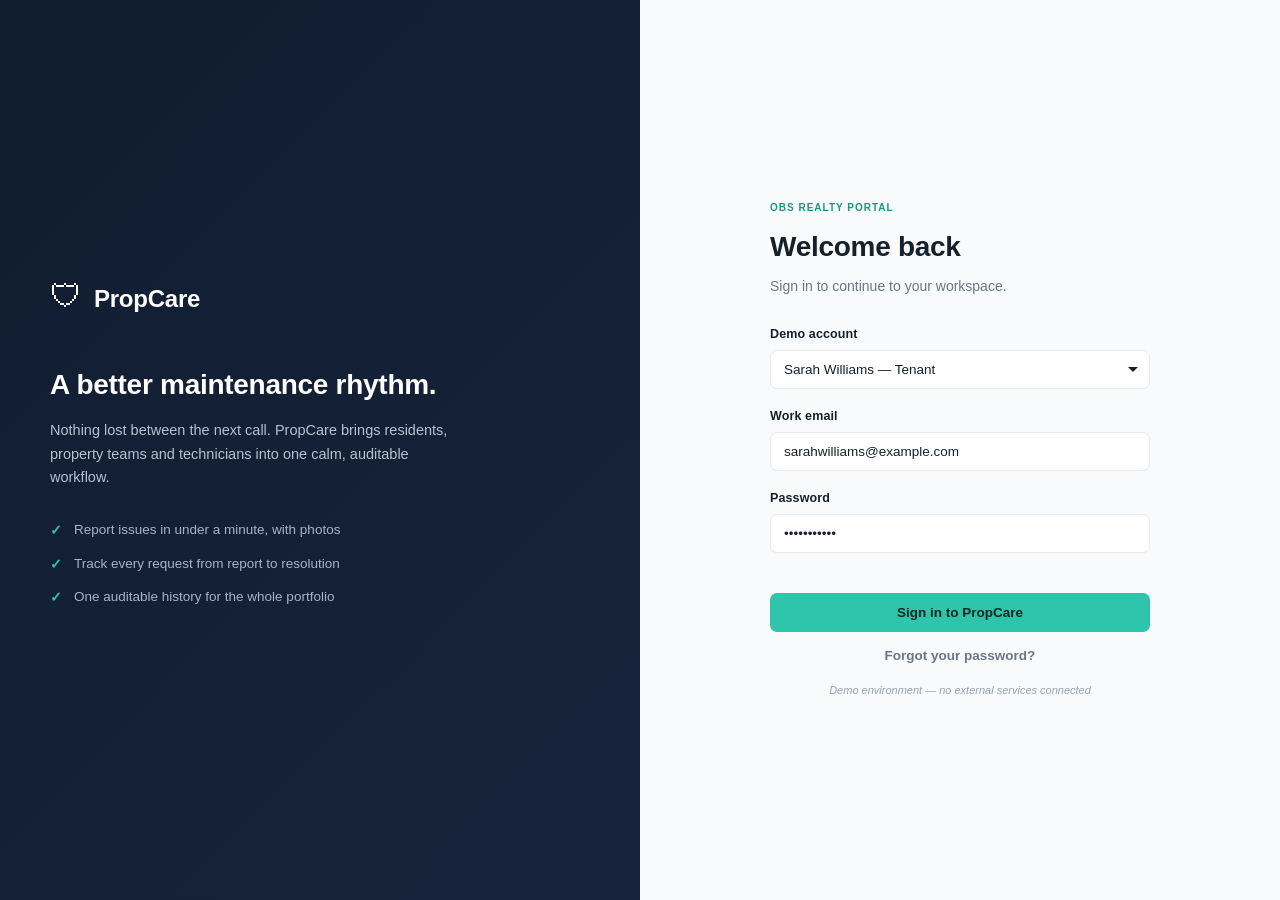
==== commit 71823e36: "Integrate login screen into index.html as first screen - Added login screen HTML to index.html with " ====
--- a/prototype/index.html
+++ b/prototype/index.html
@@ -8,7 +8,61 @@
 <link rel="stylesheet" href="css/styles.css" />
 </head>
 <body>
-<div class="app-shell">
+<!-- Login Screen (shown first) -->
+<div id="loginScreen" class="login-container hidden">
+  <!-- Left side: Brand & Value Props -->
+  <div class="login-left">
+    <div class="login-brand">
+      <span class="login-brand-logo">&#128737;</span>
+      <span class="login-brand-name">PropCare</span>
+    </div>
+    <p class="login-headline">A better maintenance rhythm.</p>
+    <p class="login-subheading">Nothing lost between the next call. PropCare brings residents, property teams and technicians into one calm, auditable workflow.</p>
+    <ul class="login-features">
+      <li>Report issues in under a minute, with photos</li>
+      <li>Track every request from report to resolution</li>
+      <li>One auditable history for the whole portfolio</li>
+    </ul>
+  </div>
+
+  <!-- Right side: Login Form -->
+  <div class="login-right">
+    <div class="login-card">
+      <div class="login-portal-label">OBS REALTY PORTAL</div>
+      <h1 class="login-title">Welcome back</h1>
+      <p class="login-card-subtitle">Sign in to continue to your workspace.</p>
+
+      <div class="login-form">
+        <div class="form-group">
+          <label class="field-label" for="loginRole">Demo account</label>
+          <select id="loginRole" class="field">
+            <option value="U1" selected>Sarah Williams — Tenant</option>
+            <option value="U2">Michael Jacobs — Property Manager</option>
+            <option value="U9">Johan van der Merwe — Technician</option>
+            <option value="U14">System Admin — Administrator</option>
+          </select>
+        </div>
+
+        <div class="form-group">
+          <label class="field-label" for="loginEmail">Work email</label>
+          <input class="field" id="loginEmail" type="email" value="sarahwilliams@example.com">
+        </div>
+
+        <div class="form-group">
+          <label class="field-label" for="loginPassword">Password</label>
+          <input class="field" id="loginPassword" type="password" value="password123" autocomplete="current-password">
+        </div>
+
+        <button type="button" id="loginBtn" class="btn btn-accent btn-block">Sign in to PropCare</button>
+        <button type="button" id="forgotBtn" class="btn-link">Forgot your password?</button>
+        <p class="login-demo-note">Demo environment — no external services connected</p>
+      </div>
+    </div>
+  </div>
+</div>
+
+<!-- Main App (shown after login) -->
+<div class="app-shell" style="display: none;" id="appShell">
   <aside class="sidebar" id="pc-sidebar"></aside>
 
   <div class="main">
@@ -186,5 +240,76 @@
     return '<div class="callout ' + cls + '">' + PC.icon(ic) + "<span>" + g.text + "</span></div>";
   }).join("");
 </script>
+
+<script>
+  // Handle login flow
+  var loginScreen = document.getElementById('loginScreen');
+  var appShell = document.getElementById('appShell');
+  var loginBtn = document.getElementById('loginBtn');
+
+  function showDashboard() {
+    // Hide login, show app
+    loginScreen.classList.add('hidden');
+    appShell.style.display = 'flex';
+
+    // Mount the shell UI and initialize
+    PC.mountShell("overview");
+
+    // Render overview screen content
+    var ov = window.PROPCARE_OVERVIEW;
+    document.getElementById("pc-date").textContent = ov.date.toUpperCase();
+    document.getElementById("pc-greeting").textContent = "Good morning, " + ov.greetingName;
+
+    // Stat cards
+    document.getElementById("pc-stats").innerHTML = ov.stats.map(function (s) {
+      return (
+        '<div class="card stat-card"><div class="stat-top"><span class="stat-label">' + s.label + '</span><div class="stat-icon">' + PC.icon(s.icon) + '</div></div><div class="stat-value">' + s.value + '</div><div class="stat-foot' + (s.positive ? ' positive' : '') + '">' + s.foot + '</div></div>'
+      );
+    }).join("");
+
+    // Recent requests
+    var reqs = window.PROPCARE_REQUESTS.items.slice(0, 4);
+    document.getElementById("pc-recent-requests").innerHTML = reqs.map(function (r) {
+      return (
+        "<tr><td><span class='req-code'>" + r.code + "</span><span class='req-title'>" + r.title + "</span><span class='req-meta'>" + r.category + " · " + r.reporter + "</span></td><td><span class='loc-main'>" + r.location + "</span><span class='loc-sub'>" + r.unit + "</span></td><td>" + PC.priorityBadge(r.priority) + "</td><td>" + PC.statusBadge(r.status) + "</td></tr>"
+      );
+    }).join("");
+
+    // Workload bars
+    var maxVal = Math.max.apply(null, ov.workload.days.map(function (d) { return Math.max(d.created, d.resolved); }));
+    document.getElementById("pc-bars").innerHTML = ov.workload.days.map(function (d) {
+      var cH = Math.max(6, Math.round((d.created / maxVal) * 120));
+      var rH = Math.max(6, Math.round((d.resolved / maxVal) * 120));
+      return '<div class="bar-group"><div class="bar-pair"><div class="bar bar-created" style="height:' + (d.created ? cH : 4) + 'px"></div><div class="bar bar-resolved" style="height:' + (d.resolved ? rH : 4) + 'px"></div></div><span class="bar-day">' + d.day + "</span></div>";
+    }).join("");
+    document.getElementById("pc-legend").innerHTML = '<span><i class="i-created"></i>Created ' + ov.workload.created + "</span><span><i class='i-resolved'></i>Resolved " + ov.workload.resolved + "</span>";
+
+    // Priority attention  
+    document.getElementById("pc-priority").innerHTML = ov.priorityAttention.map(function (p) {
+      return '<div class="priority-item"><div class="priority-icon">' + PC.icon("warning") + '</div><div><span class="priority-title">' + p.title + '</span>' + PC.priorityBadge(p.priority) + '<div class="priority-meta">' + p.code + ' · ' + p.location + "</div></div></div>";
+    }).join("");
+
+    // Categories
+    document.getElementById("pc-categories").innerHTML = ov.categories.map(function (c) {
+      return '<div class="cat-row"><div class="cat-top"><span class="cat-name">' + c.name + '</span><span class="cat-count">' + c.count + '</span></div><div class="cat-track"><div class="cat-fill" style="width:' + c.pct + '%"></div></div></div>';
+    }).join("");
+
+    // Good to know  
+    document.getElementById("pc-good-to-know").innerHTML = ov.goodToKnow.map(function (g) {
+      var cls = g.type === "teal" ? "callout-teal" : "callout-amber";
+      var ic = g.type === "teal" ? "shield" : "clock";
+      return '<div class="callout ' + cls + '">' + PC.icon(ic) + '<span>' + g.text + '</span></div>';
+    }).join("");
+  }
+
+  // Login button handler
+  loginBtn.addEventListener('click', function () {
+    showDashboard();
+  });
+
+  // Show login screen on initial page load
+  loginScreen.classList.remove('hidden');
+  appShell.style.display = 'none';
+</script>
 </body>
 </html>
--- a/prototype/css/styles.css
+++ b/prototype/css/styles.css
@@ -637,6 +637,16 @@
   min-height: 100vh;
   background: #fff;
   box-shadow: 0 20px 60px rgba(16, 29, 49, 0.15);
+  position: fixed;
+  top: 0;
+  left: 0;
+  right: 0;
+  bottom: 0;
+  z-index: 1000;
+}
+
+.login-container.hidden {
+  display: none;
 }
 
 /* Left side: Brand & Features */
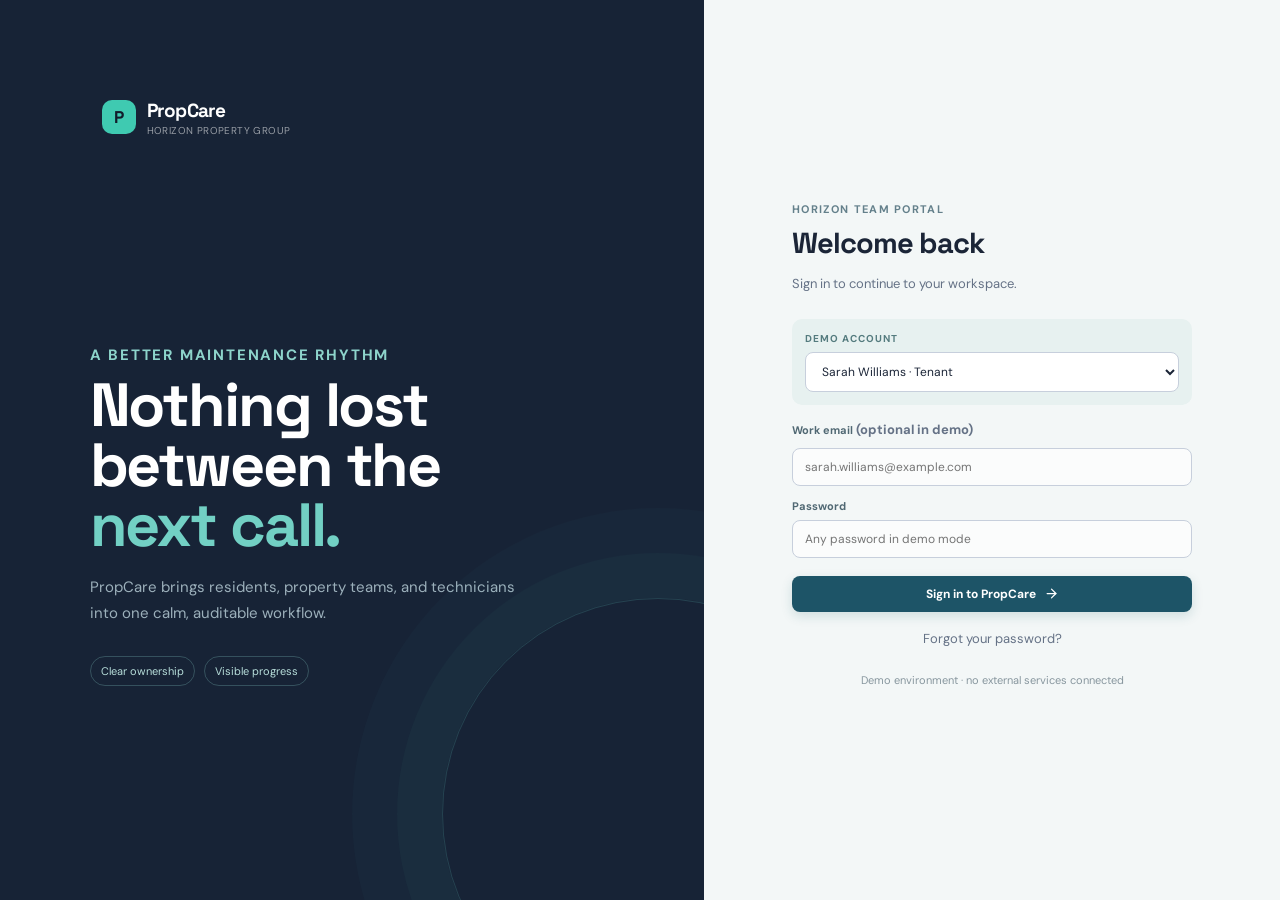
==== commit 5be3155d: "Update PropCare prototype with consolidated CSS, seed data, and refactored app structure" ====
--- a/prototype/index.html
+++ b/prototype/index.html
@@ -3,313 +3,27 @@
 <head>
 <meta charset="UTF-8" />
 <meta name="viewport" content="width=device-width, initial-scale=1.0" />
-<title>Overview — PropCare</title>
-<link rel="icon" href="assets/favicon.svg" type="image/svg+xml" />
-<link rel="stylesheet" href="css/styles.css" />
+<title>PropCare — Obs Realty</title>
+<link rel="icon" type="image/svg+xml" href="assets/favicon.svg" />
+
+<!-- Fonts (DM Sans body text, Space Grotesk display headings) -->
+<link rel="preconnect" href="https://fonts.googleapis.com">
+<link rel="preconnect" href="https://fonts.gstatic.com" crossorigin>
+<link href="https://fonts.googleapis.com/css2?family=DM+Sans:wght@400;500;600;700&family=Space+Grotesk:wght@500;600;700&display=swap" rel="stylesheet">
+
+<!-- App styles -->
+<link rel="stylesheet" href="css/style.css">
 </head>
 <body>
-<!-- Login Screen (shown first) -->
-<div id="loginScreen" class="login-container hidden">
-  <!-- Left side: Brand & Value Props -->
-  <div class="login-left">
-    <div class="login-brand">
-      <span class="login-brand-logo">&#128737;</span>
-      <span class="login-brand-name">PropCare</span>
-    </div>
-    <p class="login-headline">A better maintenance rhythm.</p>
-    <p class="login-subheading">Nothing lost between the next call. PropCare brings residents, property teams and technicians into one calm, auditable workflow.</p>
-    <ul class="login-features">
-      <li>Report issues in under a minute, with photos</li>
-      <li>Track every request from report to resolution</li>
-      <li>One auditable history for the whole portfolio</li>
-    </ul>
-  </div>
+<div id="root"></div>
 
-  <!-- Right side: Login Form -->
-  <div class="login-right">
-    <div class="login-card">
-      <div class="login-portal-label">OBS REALTY PORTAL</div>
-      <h1 class="login-title">Welcome back</h1>
-      <p class="login-card-subtitle">Sign in to continue to your workspace.</p>
-
-      <div class="login-form">
-        <div class="form-group">
-          <label class="field-label" for="loginRole">Demo account</label>
-          <select id="loginRole" class="field">
-            <option value="U1" selected>Sarah Williams — Tenant</option>
-            <option value="U2">Michael Jacobs — Property Manager</option>
-            <option value="U9">Johan van der Merwe — Technician</option>
-            <option value="U14">System Admin — Administrator</option>
-          </select>
-        </div>
-
-        <div class="form-group">
-          <label class="field-label" for="loginEmail">Work email</label>
-          <input class="field" id="loginEmail" type="email" value="sarahwilliams@example.com">
-        </div>
-
-        <div class="form-group">
-          <label class="field-label" for="loginPassword">Password</label>
-          <input class="field" id="loginPassword" type="password" value="password123" autocomplete="current-password">
-        </div>
-
-        <button type="button" id="loginBtn" class="btn btn-accent btn-block">Sign in to PropCare</button>
-        <button type="button" id="forgotBtn" class="btn-link">Forgot your password?</button>
-        <p class="login-demo-note">Demo environment — no external services connected</p>
-      </div>
-    </div>
-  </div>
-</div>
-
-<!-- Main App (shown after login) -->
-<div class="app-shell" style="display: none;" id="appShell">
-  <aside class="sidebar" id="pc-sidebar"></aside>
-
-  <div class="main">
-    <header class="topbar" id="pc-topbar"></header>
-
-    <main class="content">
-      <div class="page-head">
-        <div>
-          <p class="eyebrow" id="pc-date">Overview</p>
-          <h1 class="page-title" id="pc-greeting">Good morning</h1>
-          <p class="page-sub">Keep an eye on your home. We will keep you updated.</p>
-        </div>
-        <button class="btn btn-primary" onclick="location.href='requests.html'">
-          <span aria-hidden="true">+</span> Report an issue
-        </button>
-      </div>
-
-      <section class="stat-grid" id="pc-stats"></section>
-
-      <section class="card section-card">
-        <div class="section-head">
-          <div>
-            <h2 class="section-title">Recent requests</h2>
-            <p class="section-sub">The latest movement in your maintenance workflow.</p>
-          </div>
-          <a href="requests.html" class="btn btn-outline">View all</a>
-        </div>
-        <div class="table-wrap">
-          <table class="data-table">
-            <thead>
-              <tr>
-                <th>Request</th><th>Location</th><th>Priority</th><th>Status</th>
-              </tr>
-            </thead>
-            <tbody id="pc-recent-requests"></tbody>
-          </table>
-        </div>
-      </section>
-
-      <section class="card section-card">
-        <div class="section-head">
-          <div>
-            <h2 class="section-title">Workload pulse</h2>
-            <p class="section-sub">Requests created vs resolved.</p>
-          </div>
-        </div>
-        <div class="bars" id="pc-bars"></div>
-        <div class="legend" id="pc-legend"></div>
-      </section>
-
-      <section class="card section-card">
-        <div class="section-head">
-          <div>
-            <h2 class="section-title">Priority attention</h2>
-          </div>
-        </div>
-        <div id="pc-priority"></div>
-      </section>
-
-      <section class="card section-card">
-        <div class="section-head">
-          <div>
-            <h2 class="section-title">Categories</h2>
-          </div>
-          <span class="section-sub">This month</span>
-        </div>
-        <div id="pc-categories"></div>
-      </section>
-
-      <section class="card section-card">
-        <div class="section-head">
-          <div>
-            <h2 class="section-title">Good to know</h2>
-          </div>
-        </div>
-        <div id="pc-good-to-know" style="padding-bottom: 18px;"></div>
-      </section>
-    </main>
-  </div>
-</div>
-
-<script src="js/icons.js"></script>
-<script src="data/user.js"></script>
-<script src="data/notifications.js"></script>
-<script src="data/requests.js"></script>
-<script src="data/overview.js"></script>
+<!--
+  Load order matters: seed-data.js must run before app.js, since app.js
+  reads `window.PROPCARE_SEED` at startup. Both are plain classic scripts
+  (not ES modules), so this page works when opened directly by double-click
+  (file://) with no local server and no build step required.
+-->
+<script src="data/seed-data.js"></script>
 <script src="js/app.js"></script>
-<script>
-  PC.mountShell("overview");
-
-  var ov = window.PROPCARE_OVERVIEW;
-  document.getElementById("pc-date").textContent = ov.date.toUpperCase();
-  document.getElementById("pc-greeting").textContent = "Good morning, " + ov.greetingName;
-
-  // Stat cards
-  document.getElementById("pc-stats").innerHTML = ov.stats.map(function (s) {
-    return (
-      '<div class="card stat-card">' +
-        '<div class="stat-top">' +
-          '<span class="stat-label">' + s.label + "</span>" +
-          '<div class="stat-icon">' + PC.icon(s.icon) + "</div>" +
-        "</div>" +
-        '<div class="stat-value">' + s.value + "</div>" +
-        '<div class="stat-foot' + (s.positive ? " positive" : "") + '">' + s.foot + "</div>" +
-      "</div>"
-    );
-  }).join("");
-
-  // Recent requests (first 4)
-  var reqs = window.PROPCARE_REQUESTS.items.slice(0, 4);
-  document.getElementById("pc-recent-requests").innerHTML = reqs.map(function (r) {
-    return (
-      "<tr>" +
-        "<td>" +
-          '<span class="req-code">' + r.code + "</span>" +
-          '<span class="req-title">' + r.title + "</span>" +
-          '<span class="req-meta">' + r.category + " · " + r.reporter + "</span>" +
-        "</td>" +
-        "<td>" +
-          '<span class="loc-main">' + r.location + "</span>" +
-          '<span class="loc-sub">' + r.unit + "</span>" +
-        "</td>" +
-        "<td>" + PC.priorityBadge(r.priority) + "</td>" +
-        "<td>" + PC.statusBadge(r.status) + "</td>" +
-      "</tr>"
-    );
-  }).join("");
-
-  // Workload bars
-  var maxVal = Math.max.apply(null, ov.workload.days.map(function (d) { return Math.max(d.created, d.resolved); }));
-  document.getElementById("pc-bars").innerHTML = ov.workload.days.map(function (d) {
-    var cH = Math.max(6, Math.round((d.created / maxVal) * 120));
-    var rH = Math.max(6, Math.round((d.resolved / maxVal) * 120));
-    return (
-      '<div class="bar-group">' +
-        '<div class="bar-pair">' +
-          '<div class="bar bar-created" style="height:' + (d.created ? cH : 4) + 'px"></div>' +
-          '<div class="bar bar-resolved" style="height:' + (d.resolved ? rH : 4) + 'px"></div>' +
-        "</div>" +
-        '<span class="bar-day">' + d.day + "</span>" +
-      "</div>"
-    );
-  }).join("");
-  document.getElementById("pc-legend").innerHTML =
-    '<span><i class="i-created"></i>Created ' + ov.workload.created + "</span>" +
-    '<span><i class="i-resolved"></i>Resolved ' + ov.workload.resolved + "</span>";
-
-  // Priority attention
-  document.getElementById("pc-priority").innerHTML = ov.priorityAttention.map(function (p) {
-    return (
-      '<div class="priority-item">' +
-        '<div class="priority-icon">' + PC.icon("warning") + "</div>" +
-        "<div>" +
-          '<span class="priority-title">' + p.title + "</span>" + PC.priorityBadge(p.priority) +
-          '<div class="priority-meta">' + p.code + " · " + p.location + "</div>" +
-        "</div>" +
-      "</div>"
-    );
-  }).join("");
-
-  // Categories
-  document.getElementById("pc-categories").innerHTML = ov.categories.map(function (c) {
-    return (
-      '<div class="cat-row">' +
-        '<div class="cat-top"><span class="cat-name">' + c.name + '</span><span class="cat-count">' + c.count + "</span></div>" +
-        '<div class="cat-track"><div class="cat-fill" style="width:' + c.pct + '%"></div></div>' +
-      "</div>"
-    );
-  }).join("");
-
-  // Good to know
-  document.getElementById("pc-good-to-know").innerHTML = ov.goodToKnow.map(function (g) {
-    var cls = g.type === "teal" ? "callout-teal" : "callout-amber";
-    var ic = g.type === "teal" ? "shield" : "clock";
-    return '<div class="callout ' + cls + '">' + PC.icon(ic) + "<span>" + g.text + "</span></div>";
-  }).join("");
-</script>
-
-<script>
-  // Handle login flow
-  var loginScreen = document.getElementById('loginScreen');
-  var appShell = document.getElementById('appShell');
-  var loginBtn = document.getElementById('loginBtn');
-
-  function showDashboard() {
-    // Hide login, show app
-    loginScreen.classList.add('hidden');
-    appShell.style.display = 'flex';
-
-    // Mount the shell UI and initialize
-    PC.mountShell("overview");
-
-    // Render overview screen content
-    var ov = window.PROPCARE_OVERVIEW;
-    document.getElementById("pc-date").textContent = ov.date.toUpperCase();
-    document.getElementById("pc-greeting").textContent = "Good morning, " + ov.greetingName;
-
-    // Stat cards
-    document.getElementById("pc-stats").innerHTML = ov.stats.map(function (s) {
-      return (
-        '<div class="card stat-card"><div class="stat-top"><span class="stat-label">' + s.label + '</span><div class="stat-icon">' + PC.icon(s.icon) + '</div></div><div class="stat-value">' + s.value + '</div><div class="stat-foot' + (s.positive ? ' positive' : '') + '">' + s.foot + '</div></div>'
-      );
-    }).join("");
-
-    // Recent requests
-    var reqs = window.PROPCARE_REQUESTS.items.slice(0, 4);
-    document.getElementById("pc-recent-requests").innerHTML = reqs.map(function (r) {
-      return (
-        "<tr><td><span class='req-code'>" + r.code + "</span><span class='req-title'>" + r.title + "</span><span class='req-meta'>" + r.category + " · " + r.reporter + "</span></td><td><span class='loc-main'>" + r.location + "</span><span class='loc-sub'>" + r.unit + "</span></td><td>" + PC.priorityBadge(r.priority) + "</td><td>" + PC.statusBadge(r.status) + "</td></tr>"
-      );
-    }).join("");
-
-    // Workload bars
-    var maxVal = Math.max.apply(null, ov.workload.days.map(function (d) { return Math.max(d.created, d.resolved); }));
-    document.getElementById("pc-bars").innerHTML = ov.workload.days.map(function (d) {
-      var cH = Math.max(6, Math.round((d.created / maxVal) * 120));
-      var rH = Math.max(6, Math.round((d.resolved / maxVal) * 120));
-      return '<div class="bar-group"><div class="bar-pair"><div class="bar bar-created" style="height:' + (d.created ? cH : 4) + 'px"></div><div class="bar bar-resolved" style="height:' + (d.resolved ? rH : 4) + 'px"></div></div><span class="bar-day">' + d.day + "</span></div>";
-    }).join("");
-    document.getElementById("pc-legend").innerHTML = '<span><i class="i-created"></i>Created ' + ov.workload.created + "</span><span><i class='i-resolved'></i>Resolved " + ov.workload.resolved + "</span>";
-
-    // Priority attention  
-    document.getElementById("pc-priority").innerHTML = ov.priorityAttention.map(function (p) {
-      return '<div class="priority-item"><div class="priority-icon">' + PC.icon("warning") + '</div><div><span class="priority-title">' + p.title + '</span>' + PC.priorityBadge(p.priority) + '<div class="priority-meta">' + p.code + ' · ' + p.location + "</div></div></div>";
-    }).join("");
-
-    // Categories
-    document.getElementById("pc-categories").innerHTML = ov.categories.map(function (c) {
-      return '<div class="cat-row"><div class="cat-top"><span class="cat-name">' + c.name + '</span><span class="cat-count">' + c.count + '</span></div><div class="cat-track"><div class="cat-fill" style="width:' + c.pct + '%"></div></div></div>';
-    }).join("");
-
-    // Good to know  
-    document.getElementById("pc-good-to-know").innerHTML = ov.goodToKnow.map(function (g) {
-      var cls = g.type === "teal" ? "callout-teal" : "callout-amber";
-      var ic = g.type === "teal" ? "shield" : "clock";
-      return '<div class="callout ' + cls + '">' + PC.icon(ic) + '<span>' + g.text + '</span></div>';
-    }).join("");
-  }
-
-  // Login button handler
-  loginBtn.addEventListener('click', function () {
-    showDashboard();
-  });
-
-  // Show login screen on initial page load
-  loginScreen.classList.remove('hidden');
-  appShell.style.display = 'none';
-</script>
 </body>
 </html>
--- a/prototype/css/style.css
+++ b/prototype/css/style.css
@@ -0,0 +1,147 @@
+@import url('https://fonts.googleapis.com/css2?family=DM+Sans:wght@400;500;600;700&family=Space+Grotesk:wght@500;600;700&display=swap');
+
+:root {
+  --background: 216 30% 96%;
+  --foreground: 218 35% 16%;
+  --card: 0 0% 100%;
+  --card-foreground: 218 35% 16%;
+  --popover: 0 0% 100%;
+  --popover-foreground: 218 35% 16%;
+  --primary: 196 56% 26%;
+  --primary-foreground: 0 0% 100%;
+  --secondary: 191 34% 92%;
+  --secondary-foreground: 196 56% 22%;
+  --muted: 215 22% 92%;
+  --muted-foreground: 216 14% 46%;
+  --accent: 163 45% 91%;
+  --accent-foreground: 164 69% 22%;
+  --destructive: 2 65% 48%;
+  --destructive-foreground: 0 0% 100%;
+  --border: 215 23% 87%;
+  --input: 215 23% 82%;
+  --ring: 189 71% 43%;
+  --radius: .75rem;
+  --sidebar: 216 40% 15%;
+  --sidebar-foreground: 215 25% 86%;
+  --sidebar-border: 218 29% 25%;
+  --sidebar-primary: 169 57% 52%;
+  --sidebar-primary-foreground: 216 40% 12%;
+  --sidebar-accent: 216 31% 22%;
+  --sidebar-accent-foreground: 0 0% 100%;
+  --chart-1: 188 63% 42%;
+  --chart-2: 164 52% 43%;
+  --chart-3: 38 92% 55%;
+  --chart-4: 218 62% 54%;
+  --chart-5: 2 70% 57%;
+  --app-font-sans: 'DM Sans', sans-serif;
+  --app-font-display: 'Space Grotesk', sans-serif;
+  --app-font-mono: 'Space Grotesk', monospace;
+}
+
+* { box-sizing: border-box; }
+html { background: hsl(var(--background)); }
+body { margin: 0; font-family: var(--app-font-sans); color: hsl(var(--foreground)); background: hsl(var(--background)); }
+button, input, textarea, select { font: inherit; }
+button { cursor: pointer; }
+a { color: inherit; text-decoration: none; }
+
+.app-shell { min-height: 100dvh; display: flex; }
+.sidebar { width: 256px; min-height: 100dvh; color: hsl(var(--sidebar-foreground)); background: hsl(var(--sidebar)); display: flex; flex-direction: column; padding: 20px 14px; position: sticky; top: 0; }
+.brand { display:flex; align-items:center; gap:11px; padding: 8px 12px 26px; color: white; }
+.brand-mark { width:34px;height:34px;border-radius:10px;background:hsl(var(--sidebar-primary));color:hsl(var(--sidebar-primary-foreground));display:grid;place-items:center;font:700 17px var(--app-font-display); }
+.brand-name { font:700 19px var(--app-font-display); letter-spacing:-.04em; }
+.brand-sub { font-size:10px; opacity:.55; display:block; letter-spacing:.04em; margin-top:1px; }
+.side-section { padding: 14px 10px 7px; color: #8395a8; font-size: 10px; font-weight:700; text-transform:uppercase; letter-spacing:.12em; }
+.nav-list { display:flex; flex-direction:column; gap:3px; }
+.nav-link { display:flex; align-items:center; gap:11px; padding:10px 12px; border-radius:9px; color:#b6c3ce; font-size:13px; transition: background .18s ease, color .18s ease, transform .18s ease; }
+.nav-link:hover { background: hsl(var(--sidebar-accent)); color:#fff; transform:translateX(2px); }
+.nav-link.active { background: hsl(var(--sidebar-primary)); color: hsl(var(--sidebar-primary-foreground)); font-weight:700; }
+.nav-icon { width:17px; height:17px; }
+.side-bottom { margin-top:auto; border-top:1px solid hsl(var(--sidebar-border)); padding-top:14px; }
+.user-mini { display:flex; align-items:center; gap:10px; padding:10px 9px; }
+.avatar { display:grid; place-items:center; width:34px; height:34px; flex:none; border-radius:50%; background:#d5e9e5; color:#17635f; font-weight:700; font-size:12px; }
+.avatar.dark { background:#345064; color:#d9edf0; }
+.user-mini strong { display:block; font-size:12px; color:#fff; }
+.user-mini span { font-size:11px; color:#8da0b1; }
+.main { flex:1; min-width:0; }
+.topbar { height:70px; background:rgba(255,255,255,.85); border-bottom:1px solid hsl(var(--border)); display:flex; align-items:center; justify-content:space-between; padding:0 34px; position:sticky; top:0; z-index:5; backdrop-filter: blur(12px); }
+.crumb { font-size:13px; color:hsl(var(--muted-foreground)); display:flex; align-items:center; gap:8px; }
+.crumb b { color:hsl(var(--foreground)); font-weight:700; }
+.top-actions { display:flex; align-items:center; gap:12px; }
+.icon-button { width:37px;height:37px;display:grid;place-items:center;border:1px solid hsl(var(--border));background:#fff;border-radius:9px;color:#587083; transition:transform .18s, background .18s; position:relative; }
+.icon-button:hover { background:#edf5f4; transform:translateY(-1px); }
+.notif-dot { width:7px;height:7px;background:#dc6457;border:2px solid white;border-radius:50%;position:absolute;right:7px;top:6px; }
+.content { max-width: 1450px; padding: 34px; margin:0 auto; }
+.page-heading { display:flex; justify-content:space-between; align-items:flex-start; gap:20px; margin-bottom:28px; }
+.eyebrow { color:#64808b; font-weight:700; font-size:11px; text-transform:uppercase; letter-spacing:.12em; margin:0 0 8px; }
+h1,h2,h3 { font-family: var(--app-font-display); letter-spacing:-.035em; margin:0; }
+h1 { font-size:clamp(25px, 3vw, 34px); }
+h2 { font-size:21px; }
+h3 { font-size:16px; }
+.subtle { color:hsl(var(--muted-foreground)); font-size:13px; line-height:1.55; }
+.actions { display:flex; gap:9px; flex-wrap:wrap; align-items:center; }
+.btn { border:0; border-radius:8px; padding:10px 15px; font-size:12px; font-weight:700; display:inline-flex; align-items:center; justify-content:center; gap:8px; transition:transform .18s, background .18s, box-shadow .18s; }
+.btn:hover { transform:translateY(-1px); }
+.btn-primary { background:hsl(var(--primary)); color:#fff; box-shadow:0 4px 12px rgba(19,91,102,.16); }
+.btn-primary:hover { background:#1b6874; }
+.btn-secondary { background:#e6f1f0; color:#165e65; }
+.btn-ghost { background:transparent; color:#587083; border:1px solid hsl(var(--border)); }
+.btn-danger { background:#f9e5e2; color:#a53b32; }
+.btn-warning { background:#fff1d9; color:#945e05; }
+.btn-success { background:#dff2e9; color:#217253; }
+.btn:disabled { opacity:.55; cursor:not-allowed; transform:none; }
+.card { background:hsl(var(--card)); border:1px solid hsl(var(--border)); border-radius:12px; box-shadow:0 3px 15px rgba(28,52,72,.035); }
+.card-pad { padding:20px; }
+.grid { display:grid; }
+.stats-grid { grid-template-columns: repeat(4, minmax(0,1fr)); gap:14px; margin-bottom:20px; }
+.stat-card { padding:18px; position:relative; overflow:hidden; }
+.stat-top { display:flex; align-items:center; justify-content:space-between; margin-bottom:18px; }
+.stat-label { color:#69808d; font-size:12px; font-weight:600; }
+.stat-icon { width:32px;height:32px;border-radius:9px;display:grid;place-items:center;background:#e7f3f2;color:#23747b; }
+.stat-value { font:700 28px var(--app-font-display); letter-spacing:-.06em; }
+.stat-note { font-size:11px; color:#6c818c; margin-top:4px; }
+.trend { color:#288162; font-weight:700; }
+.two-col { grid-template-columns: 1.5fr 1fr; gap:18px; }
+.three-col { grid-template-columns: 1.3fr .8fr .8fr; gap:18px; }
+.section-title { display:flex; align-items:center; justify-content:space-between; gap:10px; margin-bottom:16px; }
+.section-title .subtle { margin-left:auto; }
+.table-wrap { overflow:auto; }
+table { width:100%; border-collapse:collapse; font-size:12px; }
+th { text-align:left; padding:10px 13px; color:#78909d; font-size:10px; text-transform:uppercase; letter-spacing:.08em; font-weight:700; border-bottom:1px solid hsl(var(--border)); white-space:nowrap; }
+td { padding:14px 13px; border-bottom:1px solid #edf0f2; vertical-align:middle; }
+tr:last-child td { border-bottom:0; }
+tr.clickable { cursor:pointer; transition:background .15s; }
+tr.clickable:hover { background:#f4f9f8; }
+.request-id { color:#176d76; font-weight:700; font-family:var(--app-font-mono); font-size:11px; }
+.request-title { font-weight:700; color:#243744; }
+.request-meta { color:#7a8b97; margin-top:3px; font-size:11px; }
+.badge { display:inline-flex;align-items:center;gap:5px;border-radius:999px;padding:5px 9px;font-size:10px;font-weight:700;white-space:nowrap; }
+.badge-submitted { color:#587083;background:#edf1f3; }.badge-assigned { color:#255e91;background:#e5eff9; }.badge-accepted,.badge-in-progress { color:#9a5d0b;background:#fff0d1; }.badge-completed,.badge-confirmed,.badge-closed { color:#217253;background:#e0f2e9; }.badge-reopened { color:#a53b32;background:#fbe5e2; }.badge-rejected { color:#8a4d58;background:#f3e4ea; }
+.priority-high { color:#a43e32;background:#fbe5e2; }.priority-emergency { color:#fff;background:#af3028; }.priority-medium { color:#965e0a;background:#fff0d5; }.priority-low { color:#477286;background:#eaf1f3; }
+.dot { width:6px;height:6px;border-radius:50%;background:currentColor; }
+.filters { display:flex; gap:9px; flex-wrap:wrap; margin-bottom:16px; }
+.input, .select, .textarea { background:#fbfcfc; border:1px solid hsl(var(--input)); color:hsl(var(--foreground)); border-radius:8px; padding:10px 12px; font-size:12px; outline:none; width:100%; transition:border .15s, box-shadow .15s; }
+.input:focus, .select:focus, .textarea:focus { border-color:hsl(var(--ring)); box-shadow:0 0 0 3px rgba(31,151,164,.12); }
+.search { max-width:260px; }
+.label { display:block; font-size:11px; font-weight:700; color:#506873; margin:0 0 7px; }
+.form-grid { display:grid; grid-template-columns:repeat(2,minmax(0,1fr)); gap:16px; }
+.form-field.full { grid-column:1/-1; }
+.textarea { min-height:110px; resize:vertical; }
+.field-error { color:#af4036; font-size:11px; margin-top:5px; }
+.empty { text-align:center; padding:56px 20px; color:#70838e; }.empty-icon { width:48px;height:48px;border-radius:14px;background:#e8f2f1;color:#27717b;display:grid;place-items:center;margin:0 auto 13px; }
+.chart { height:198px; display:flex; align-items:flex-end; gap:11px; padding:24px 14px 10px; border-bottom:1px solid #e5ebed; }
+.bar-wrap { flex:1; display:flex; flex-direction:column; align-items:center; gap:7px; height:100%; justify-content:flex-end; }.bar { width:100%; max-width:35px; border-radius:5px 5px 0 0; background:#55a8a4; min-height:8px; transition:height .4s; }.bar.alt { background:#b5d9d3; }.bar-label { font-size:10px;color:#82939c; }
+.legend { display:flex; gap:18px; padding-top:14px; color:#71828c; font-size:11px; }.legend span { display:flex;align-items:center;gap:6px; }.legend i { width:8px;height:8px;border-radius:2px;background:#55a8a4;display:block; }
+.timeline { display:flex; flex-direction:column; gap:0; }.timeline-item { display:flex; gap:13px; position:relative; padding-bottom:20px; }.timeline-item:not(:last-child)::after { content:''; position:absolute; left:7px; top:18px; bottom:0; width:1px; background:#dce7e7; }.timeline-dot { width:15px;height:15px;border:3px solid #5bb1aa;background:#fff;border-radius:50%; z-index:1; margin-top:2px; }.timeline-copy strong { font-size:12px; }.timeline-copy p { margin:3px 0 0; color:#71818b; font-size:11px; }.timeline-copy time { color:#9aa8ae; font-size:10px; }
+.comment { display:flex; gap:10px; padding:13px 0; border-bottom:1px solid #edf0f2; }.comment:last-child { border-bottom:0; }.comment-body { flex:1; }.comment-head { display:flex; gap:8px; align-items:center; font-size:11px; }.comment-head time { color:#9aa6ab; }.comment-body p { margin:5px 0 0; color:#60737f; font-size:12px; line-height:1.5; }
+.detail-grid { display:grid; grid-template-columns:1.4fr .8fr; gap:18px; }.detail-title { display:flex;justify-content:space-between;gap:15px;align-items:flex-start; border-bottom:1px solid #edf0f2; padding-bottom:18px; margin-bottom:18px; }.detail-side { display:flex; flex-direction:column; gap:14px; }.kv { display:flex;justify-content:space-between;gap:10px;font-size:12px;padding:10px 0;border-bottom:1px solid #edf0f2; }.kv:last-child { border-bottom:0; }.kv span { color:#7b8d96; }.kv strong { text-align:right; max-width:60%; }
+.evidence-grid { display:grid;grid-template-columns:repeat(2,minmax(0,1fr));gap:10px; }.evidence { border-radius:9px; background:#e9f1f0; min-height:125px; display:flex; align-items:center; justify-content:center; color:#56827f; border:1px dashed #a9cbc7; overflow:hidden; }.evidence img { width:100%;height:100%;object-fit:cover; }.evidence-label { font-size:10px; font-weight:700; margin-top:5px; color:#6e8088; }
+.notice { border-radius:9px; padding:12px 14px; display:flex; gap:10px; align-items:flex-start; font-size:12px; line-height:1.45; }.notice-info { background:#e6f2f4;color:#1b6874; }.notice-warning { background:#fff1da;color:#8d5b0a; }.notice-danger { background:#fbe8e5;color:#a13d34; }
+.drawer-backdrop { position:fixed; inset:0; background:rgba(19,32,45,.38); display:grid; place-items:center; z-index:20; padding:20px; animation:fade-in .18s ease; }.dialog { width:min(600px,100%); background:#fff; border-radius:14px; box-shadow:0 20px 60px rgba(20,43,56,.25); padding:24px; max-height:90vh; overflow:auto; animation:rise-in .22s ease; }.dialog-head { display:flex;justify-content:space-between;align-items:flex-start;gap:12px;margin-bottom:20px; }.close { border:0;background:transparent;color:#7a8e98;padding:4px; }
+.mobile-header { display:none; }.mobile-bottom { display:none; }
+.login-page { min-height:100dvh; display:grid; grid-template-columns:1.1fr .9fr; background:#f3f7f7; }.login-art { background: hsl(var(--sidebar)); color:#fff; padding:clamp(35px,7vw,90px); position:relative; overflow:hidden; }.login-art::after { content:''; position:absolute; width:430px;height:430px;border:1px solid rgba(100,210,197,.18);border-radius:50%;right:-170px;bottom:-130px; box-shadow:0 0 0 45px rgba(100,210,197,.03),0 0 0 90px rgba(100,210,197,.025); }.login-quote { max-width:440px; margin-top:20vh; }.login-quote h1 { font-size:clamp(35px,5vw,61px);line-height:.98; }.login-quote p { color:#9cb0bb; font-size:15px; line-height:1.7; margin-top:20px; }.login-points { display:flex; gap:9px; margin-top:30px; color:#b7deda; font-size:11px; }.login-points span { border:1px solid rgba(143,220,209,.25);border-radius:999px;padding:7px 10px; }.login-panel { display:flex;align-items:center;justify-content:center;padding:30px; }.login-box { width:min(400px,100%); }.login-box h2 { font-size:29px; margin-bottom:6px; }.demo-select { margin-top:25px; background:#e7f1f0; border-radius:10px; padding:13px; }.demo-select label { display:block;font-size:10px;font-weight:700;text-transform:uppercase;letter-spacing:.1em;color:#547b7e;margin-bottom:7px; }.demo-select .select { background:#fff; }.login-foot { text-align:center; color:#87969e;font-size:11px;margin-top:24px; }.login-error { padding:10px 12px;background:#fbe6e4;color:#a54138;border-radius:8px;font-size:12px;margin:12px 0; }
+.toast { position:fixed; bottom:24px; right:24px; z-index:50; background:#193b43;color:#fff;padding:13px 17px;border-radius:9px;box-shadow:0 10px 30px rgba(24,61,70,.24);font-size:12px;animation:rise-in .25s ease; }
+.skeleton { background:linear-gradient(90deg,#e9eeee 25%,#f4f7f7 50%,#e9eeee 75%); background-size:200% 100%; animation:shimmer 1.4s infinite; border-radius:6px; height:14px; }
+@keyframes shimmer { to { background-position:-200% 0; } } @keyframes fade-in { from{opacity:0}to{opacity:1} } @keyframes rise-in { from{opacity:0;transform:translateY(8px)}to{opacity:1;transform:translateY(0)} }
+@media (max-width: 1000px) { .sidebar { width:220px; }.content{padding:25px}.stats-grid{grid-template-columns:repeat(2,1fr)}.two-col,.three-col,.detail-grid{grid-template-columns:1fr} }
+@media (max-width: 700px) { .sidebar{display:none}.topbar{height:61px;padding:0 16px}.mobile-header{display:flex;align-items:center;gap:9px}.mobile-header .brand-mark{width:29px;height:29px}.mobile-header .brand-name{font-size:16px}.content{padding:22px 16px 86px}.page-heading{display:block;margin-bottom:21px}.page-heading .actions{margin-top:15px}.stats-grid{gap:9px}.stat-card{padding:14px}.stat-value{font-size:23px}.stat-icon{width:28px;height:28px}.form-grid{grid-template-columns:1fr}.form-field.full{grid-column:auto}.evidence-grid{grid-template-columns:1fr 1fr}.mobile-bottom{display:flex;position:fixed;bottom:0;left:0;right:0;height:64px;background:#fff;border-top:1px solid hsl(var(--border));z-index:10;justify-content:space-around;padding:7px}.mobile-bottom a{display:flex;flex-direction:column;align-items:center;gap:3px;color:#758992;font-size:9px}.mobile-bottom a.active{color:#1d777a;font-weight:700}.login-page{grid-template-columns:1fr}.login-art{display:none}.login-panel{padding:28px 20px}.login-box{margin-top:-5vh}.top-actions .user-mini{display:none} }
